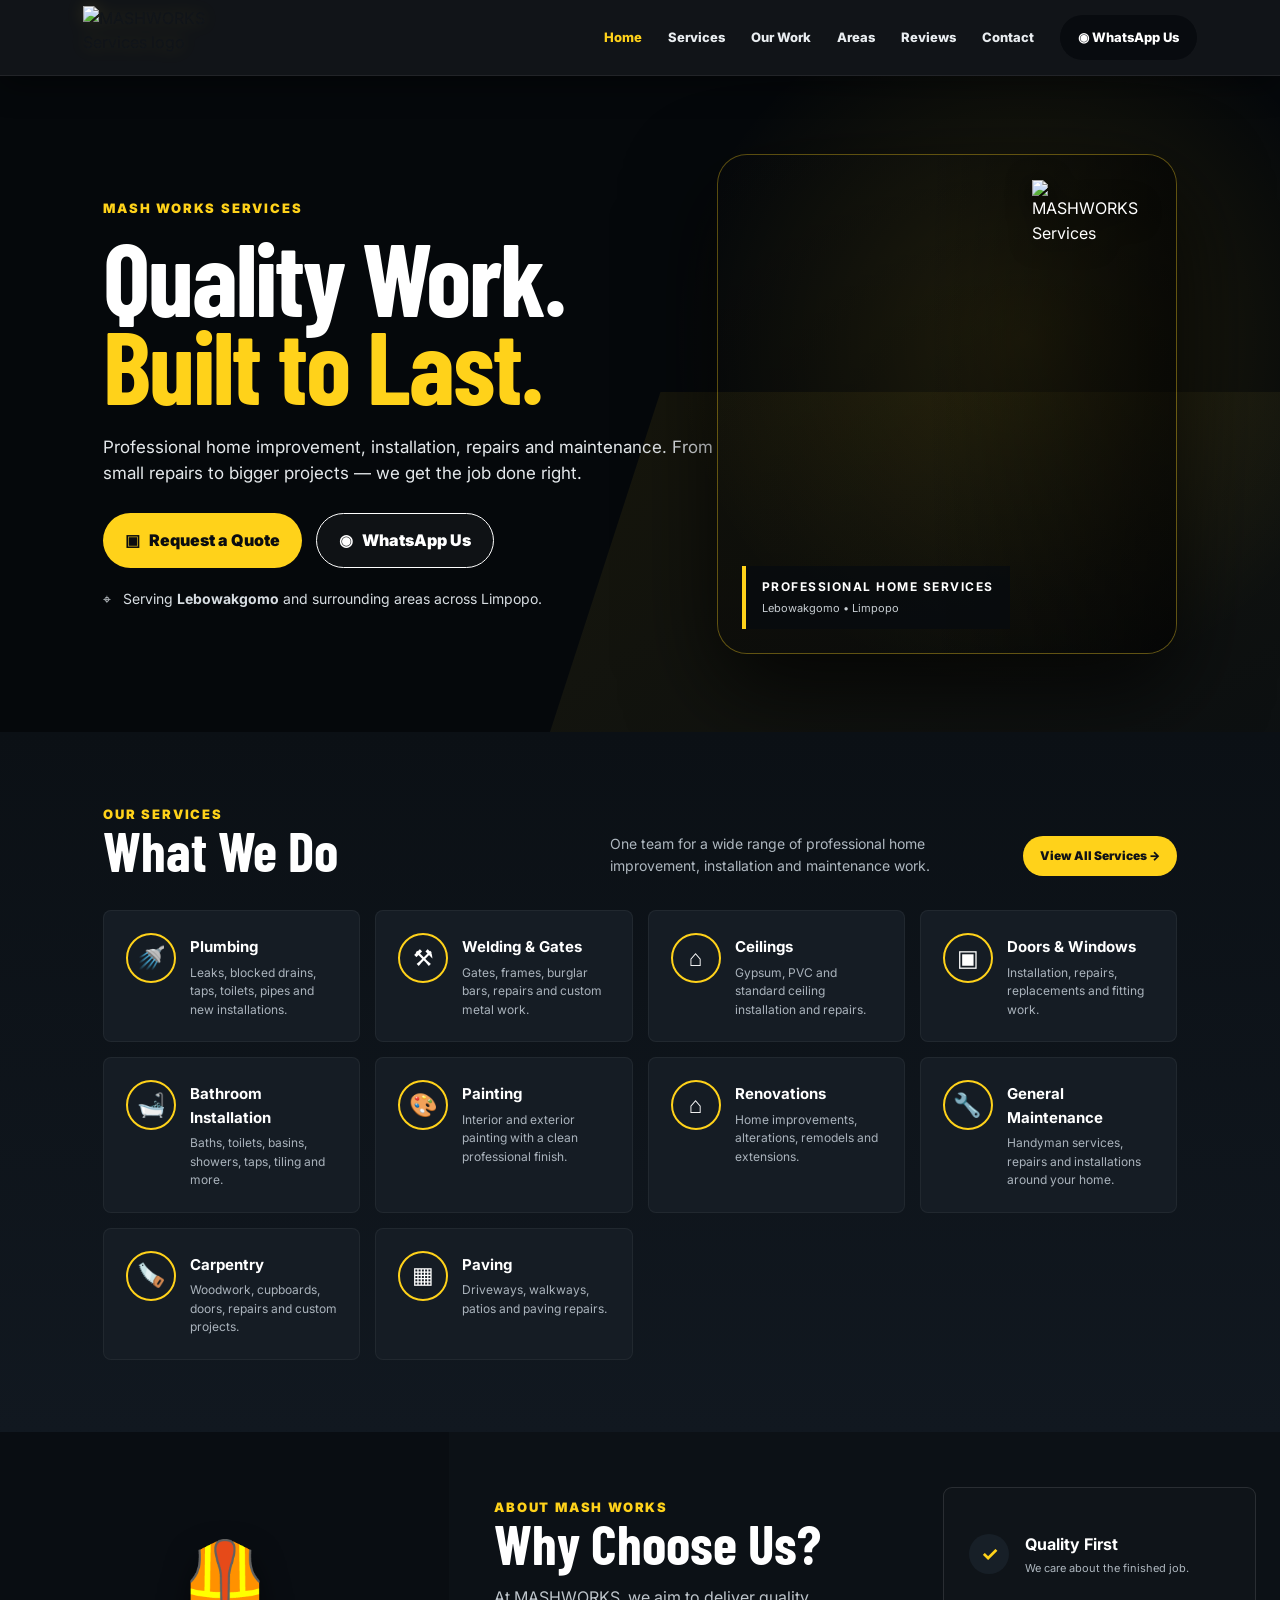
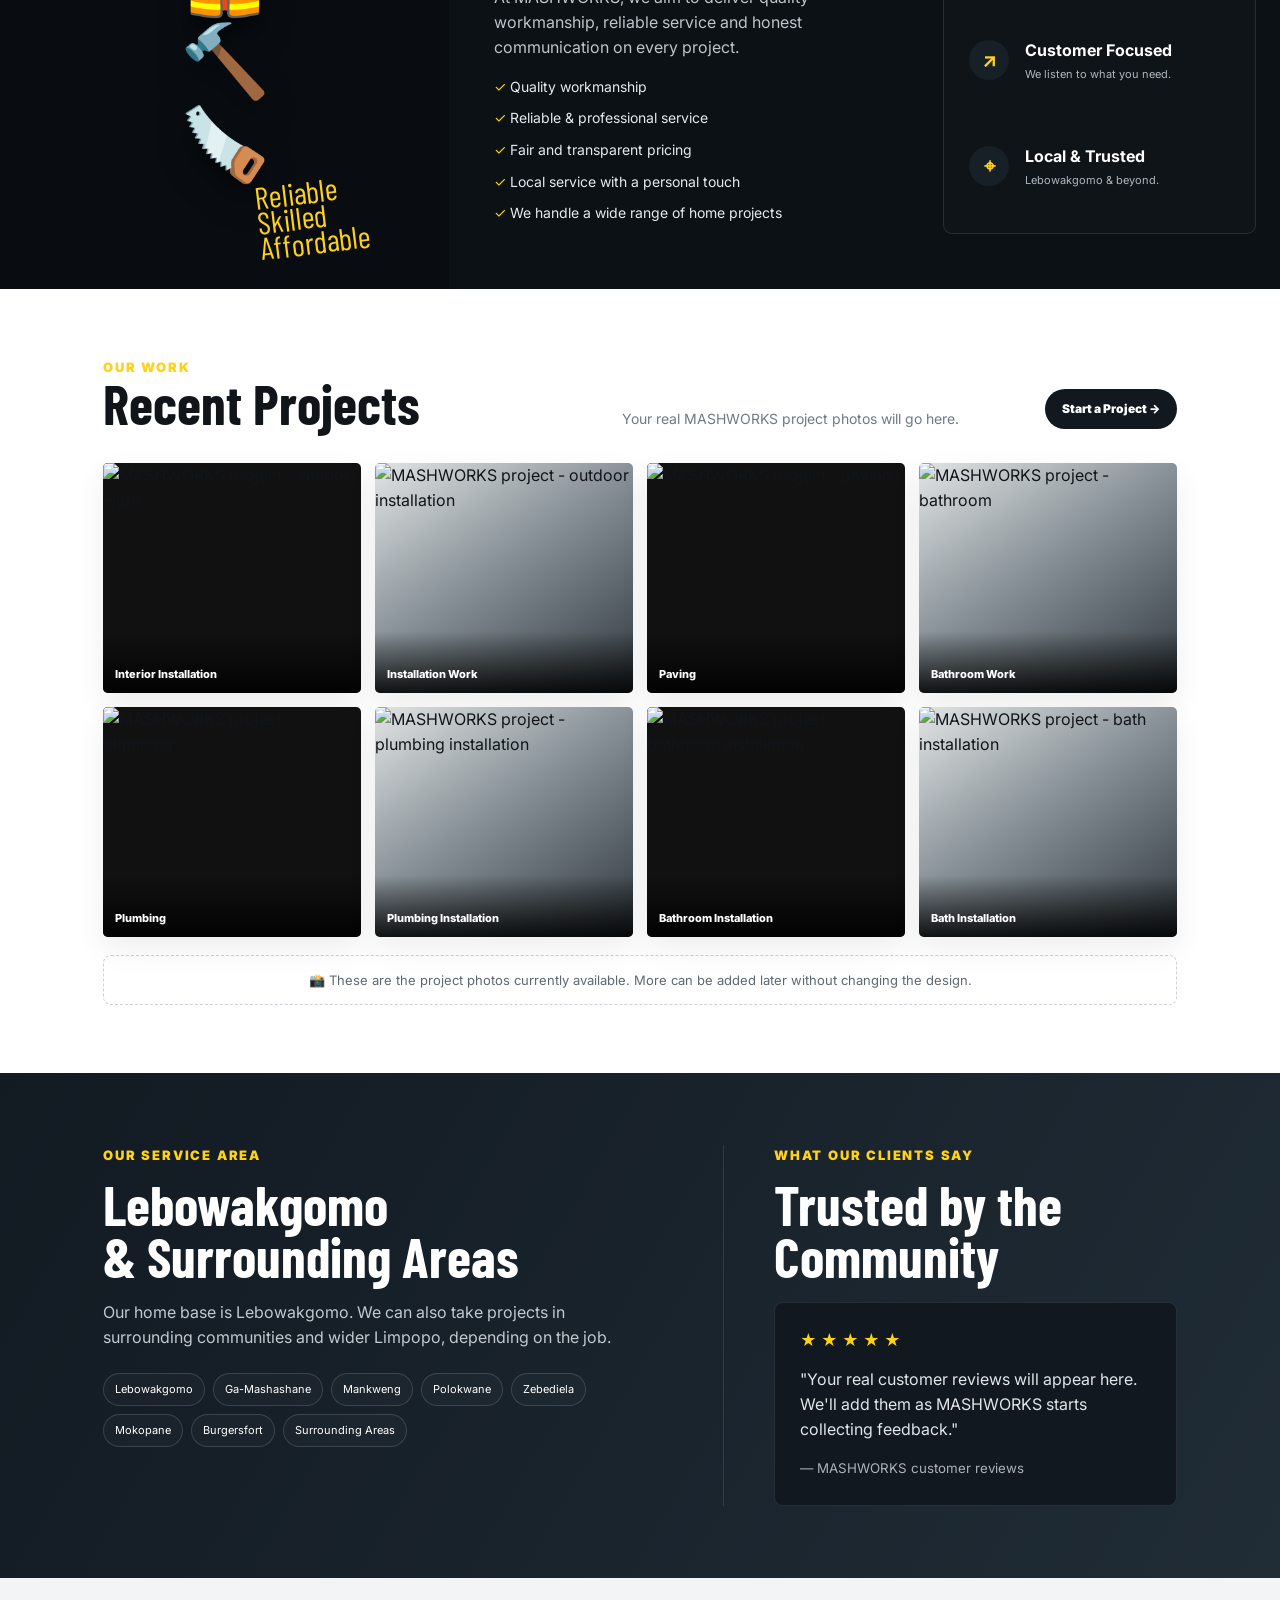
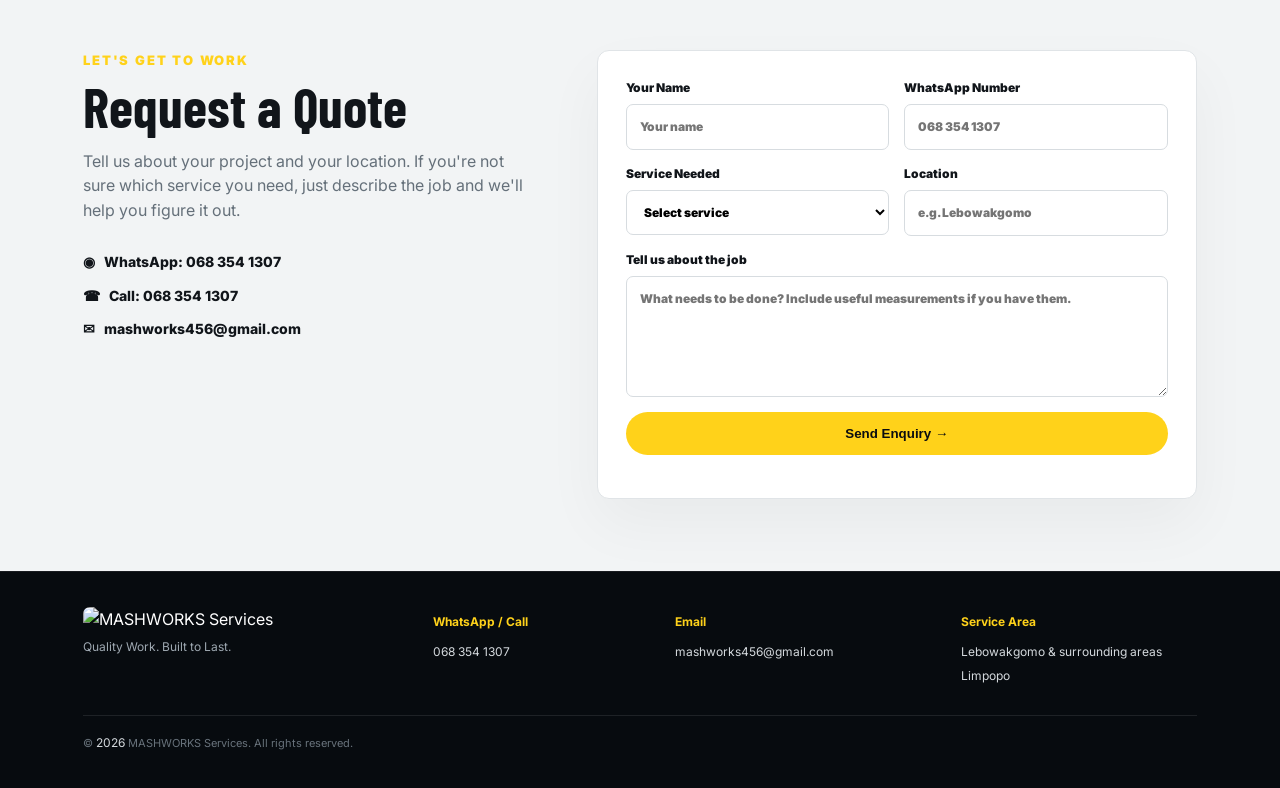
==== index.html @ 98909627 "Update the displayed email address to the new MASHWORKS contact email" ====
<!doctype html>
<html lang="en">
<head>
  <meta charset="utf-8">
  <meta name="viewport" content="width=device-width,initial-scale=1">
  <meta name="description" content="MASHWORKS Services — home repairs, installations, renovations and maintenance in Lebowakgomo and surrounding areas.">
  <title>MASHWORKS Services | Quality Work. Built to Last.</title>
  <link rel="preconnect" href="https://fonts.googleapis.com">
  <link rel="preconnect" href="https://fonts.gstatic.com" crossorigin>
  <link href="https://fonts.googleapis.com/css2?family=Barlow+Condensed:wght@600;700;800&family=Inter:wght@400;500;600;700;800&display=swap" rel="stylesheet">
  <link rel="stylesheet" href="styles.css">
</head>
<body>
<header class="site-header">
  <a class="logo-wrap" href="#home" aria-label="MASHWORKS home">
    <img src="assets/mashworks-logo-gold.png" alt="MASHWORKS Services logo">
  </a>
  <button class="menu-btn" id="menuBtn" aria-label="Open navigation">☰</button>
  <nav id="nav">
    <a class="active" href="#home">Home</a>
    <a href="#services">Services</a>
    <a href="#work">Our Work</a>
    <a href="#areas">Areas</a>
    <a href="#reviews">Reviews</a>
    <a href="#contact">Contact</a>
  </nav>
  <a class="nav-wa" href="https://wa.me/27683541307?text=Hi%20MASHWORKS%2C%20I%27d%20like%20a%20quote." target="_blank" rel="noopener">◉ WhatsApp Us</a>
</header>

<main>
<section id="home" class="hero">
  <div class="hero-bg"></div>
  <div class="hero-grid">
    <div class="hero-copy">
      <div class="kicker">MASH WORKS SERVICES</div>
      <h1>Quality Work.<br><span>Built to Last.</span></h1>
      <p>Professional home improvement, installation, repairs and maintenance. From small repairs to bigger projects — we get the job done right.</p>
      <div class="hero-actions">
        <a class="btn yellow" href="#quote">▣ &nbsp; Request a Quote</a>
        <a class="btn outline" href="https://wa.me/27683541307?text=Hi%20MASHWORKS%2C%20I%27d%20like%20to%20ask%20about%20your%20services." target="_blank" rel="noopener">◉ &nbsp; WhatsApp Us</a>
      </div>
      <div class="served">⌖ &nbsp; Serving <b>Lebowakgomo</b> and surrounding areas across Limpopo.</div>
    </div>
    <div class="hero-art">
      <div class="worker-card">
        <div class="worker-overlay"></div>
        <div class="hero-badge"><img src="assets/mashworks-logo-gold.png" alt="MASHWORKS Services"></div>
        <div class="hero-caption"><strong>PROFESSIONAL HOME SERVICES</strong><span>Lebowakgomo • Limpopo</span></div>
      </div>
    </div>
  </div>
</section>

<section id="services" class="dark-section services-section">
  <div class="container">
    <div class="section-top">
      <div><div class="kicker">OUR SERVICES</div><h2>What We Do</h2></div>
      <p>One team for a wide range of professional home improvement, installation and maintenance work.</p>
      <a class="pill-link" href="#quote">View All Services →</a>
    </div>
    <div class="service-grid">
      <article class="service-card"><div class="icon">🚿</div><div><h3>Plumbing</h3><p>Leaks, blocked drains, taps, toilets, pipes and new installations.</p></div></article>
      <article class="service-card"><div class="icon">⚒</div><div><h3>Welding & Gates</h3><p>Gates, frames, burglar bars, repairs and custom metal work.</p></div></article>
      <article class="service-card"><div class="icon">⌂</div><div><h3>Ceilings</h3><p>Gypsum, PVC and standard ceiling installation and repairs.</p></div></article>
      <article class="service-card"><div class="icon">▣</div><div><h3>Doors & Windows</h3><p>Installation, repairs, replacements and fitting work.</p></div></article>
      <article class="service-card"><div class="icon">🛁</div><div><h3>Bathroom Installation</h3><p>Baths, toilets, basins, showers, taps, tiling and more.</p></div></article>
      <article class="service-card"><div class="icon">🎨</div><div><h3>Painting</h3><p>Interior and exterior painting with a clean professional finish.</p></div></article>
      <article class="service-card"><div class="icon">⌂</div><div><h3>Renovations</h3><p>Home improvements, alterations, remodels and extensions.</p></div></article>
      <article class="service-card"><div class="icon">🔧</div><div><h3>General Maintenance</h3><p>Handyman services, repairs and installations around your home.</p></div></article>
      <article class="service-card"><div class="icon">🪚</div><div><h3>Carpentry</h3><p>Woodwork, cupboards, doors, repairs and custom projects.</p></div></article>
      <article class="service-card"><div class="icon">▦</div><div><h3>Paving</h3><p>Driveways, walkways, patios and paving repairs.</p></div></article>
    </div>
  </div>
</section>

<section class="why-section">
  <div class="why-photo"><div class="tool-stack">🦺<br>🔨<br>🪚</div><div class="yellow-note">Reliable<br>Skilled<br>Affordable</div></div>
  <div class="why-copy">
    <div class="kicker">ABOUT MASH WORKS</div>
    <h2>Why Choose Us?</h2>
    <p>At MASHWORKS, we aim to deliver quality workmanship, reliable service and honest communication on every project.</p>
    <ul>
      <li>✓ Quality workmanship</li>
      <li>✓ Reliable & professional service</li>
      <li>✓ Fair and transparent pricing</li>
      <li>✓ Local service with a personal touch</li>
      <li>✓ We handle a wide range of home projects</li>
    </ul>
  </div>
  <div class="trust-box">
    <div><b>✓</b><span><strong>Quality First</strong><small>We care about the finished job.</small></span></div>
    <div><b>↗</b><span><strong>Customer Focused</strong><small>We listen to what you need.</small></span></div>
    <div><b>⌖</b><span><strong>Local & Trusted</strong><small>Lebowakgomo & beyond.</small></span></div>
  </div>
</section>

<section id="work" class="work-section">
  <div class="container">
    <div class="section-top light">
      <div><div class="kicker">OUR WORK</div><h2>Recent Projects</h2></div>
      <p>Your real MASHWORKS project photos will go here.</p>
      <a class="pill-link dark-pill" href="#quote">Start a Project →</a>
    </div>
    <div class="gallery">
      <div class="gallery-card"><img src="assets/1000000997.jpg" alt="MASHWORKS project - interior work"><span>Interior Installation</span></div>
      <div class="gallery-card"><img src="assets/1000012164.jpg" alt="MASHWORKS project - outdoor installation"><span>Installation Work</span></div>
      <div class="gallery-card"><img src="assets/1000012577.jpg" alt="MASHWORKS project - paving"><span>Paving</span></div>
      <div class="gallery-card"><img src="assets/1000016065.jpg" alt="MASHWORKS project - bathroom"><span>Bathroom Work</span></div>
      <div class="gallery-card"><img src="assets/1000016899.jpg" alt="MASHWORKS project - plumbing"><span>Plumbing</span></div>
      <div class="gallery-card"><img src="assets/1000022931.jpg" alt="MASHWORKS project - plumbing installation"><span>Plumbing Installation</span></div>
      <div class="gallery-card"><img src="assets/1000022926.jpg" alt="MASHWORKS project - bathroom installation"><span>Bathroom Installation</span></div>
      <div class="gallery-card"><img src="assets/1000022927.jpg" alt="MASHWORKS project - bath installation"><span>Bath Installation</span></div>
    </div>
    <div class="photo-note">📸 These are the project photos currently available. More can be added later without changing the design.</div>
  </div>
</section>

<section id="areas" class="areas-section">
  <div class="container areas-grid">
    <div>
      <div class="kicker">OUR SERVICE AREA</div>
      <h2>Lebowakgomo<br>& Surrounding Areas</h2>
      <p>Our home base is Lebowakgomo. We can also take projects in surrounding communities and wider Limpopo, depending on the job.</p>
      <div class="area-tags">
        <span>Lebowakgomo</span><span>Ga-Mashashane</span><span>Mankweng</span><span>Polokwane</span><span>Zebediela</span><span>Mokopane</span><span>Burgersfort</span><span>Surrounding Areas</span>
      </div>
    </div>
    <div class="review-panel" id="reviews">
      <div class="kicker">WHAT OUR CLIENTS SAY</div>
      <h2>Trusted by the Community</h2>
      <div class="review-card">
        <div class="stars">★★★★★</div>
        <p>"Your real customer reviews will appear here. We'll add them as MASHWORKS starts collecting feedback."</p>
        <small>— MASHWORKS customer reviews</small>
      </div>
    </div>
  </div>
</section>

<section id="quote" class="quote-section">
  <div class="quote-left">
    <div class="kicker">LET'S GET TO WORK</div>
    <h2>Request a Quote</h2>
    <p>Tell us about your project and your location. If you're not sure which service you need, just describe the job and we'll help you figure it out.</p>
    <div class="quick-contact">
      <a href="https://wa.me/27683541307?text=Hi%20MASHWORKS%2C%20I%27d%20like%20a%20quote." target="_blank" rel="noopener">◉ &nbsp; WhatsApp: 068 354 1307</a>
      <a href="tel:+27683541307">☎ &nbsp; Call: 068 354 1307</a>
      <a href="mailto:mashworks456@gmail.com">✉ &nbsp; mashworks456@gmail.com</a>
    </div>
  </div>
  <form id="quoteForm" class="quote-form">
    <label>Your Name<input name="name" required placeholder="Your name"></label>
    <label>WhatsApp Number<input name="phone" required type="tel" placeholder="068 354 1307"></label>
    <label>Service Needed<select name="service" required><option value="">Select service</option><option>Plumbing</option><option>Welding & Gates</option><option>Carpentry</option><option>Ceilings</option><option>Doors & Windows</option><option>Bathroom Installation</option><option>Painting</option><option>Renovations</option><option>General Maintenance</option><option>Paving</option></select></label>
    <label>Location<input name="location" required placeholder="e.g. Lebowakgomo"></label>
    <label class="full">Tell us about the job<textarea name="description" rows="5" placeholder="What needs to be done? Include useful measurements if you have them."></textarea></label>
    <button class="btn yellow full" type="submit">Send Enquiry →</button>
    <p id="formMessage" class="form-message full"></p>
  </form>
</section>
</main>

<footer id="contact" class="footer">
  <div class="footer-brand"><img src="assets/mashworks-logo-gold.png" alt="MASHWORKS Services"><p>Quality Work. Built to Last.</p></div>
  <div><b>WhatsApp / Call</b><a href="tel:+27683541307">068 354 1307</a></div>
  <div><b>Email</b><a href="mailto:mashworks456@gmail.com">mashworks456@gmail.com</a></div>
  <div><b>Service Area</b><span>Lebowakgomo & surrounding areas<br>Limpopo</span></div>
  <div class="copyright">© <span id="year"></span> MASHWORKS Services. All rights reserved.</div>
</footer>

<script>
  document.getElementById("year").textContent = new Date().getFullYear();

  const nav = document.getElementById("nav");
  document.getElementById("menuBtn").addEventListener("click", () => nav.classList.toggle("open"));
  document.querySelectorAll("#nav a").forEach(a => a.addEventListener("click", () => nav.classList.remove("open")));

  const quoteForm = document.getElementById("quoteForm");
  const formMessage = document.getElementById("formMessage");
  const submitButton = quoteForm.querySelector('button[type="submit"]');

  quoteForm.addEventListener("submit", (e) => {
    e.preventDefault();

    const formData = Object.fromEntries(new FormData(quoteForm).entries());
    const requiredFields = ["name", "phone", "service", "location", "description"];

    const hasMissingField = requiredFields.some(field => !String(formData[field] || "").trim());
    if (hasMissingField) {
      formMessage.textContent = "Please fill in all quote details before sending.";
      formMessage.className = "form-message error";
      return;
    }

    const whatsappMessage = [
      "Hello MASHWORKS, I would like to request a quote.",
      "",
      "Quote Request Details",
      "Name: " + formData.name,
      "Phone: " + formData.phone,
      "Service: " + formData.service,
      "Location: " + formData.location,
      "Project Details: " + formData.description
    ].join("\n");

    const whatsappURL = `https://wa.me/27683541307?text=${encodeURIComponent(whatsappMessage)}`;

    formMessage.textContent = "Opening WhatsApp with your quote...";
    formMessage.className = "form-message success";
    submitButton.disabled = true;
    submitButton.textContent = "Opening WhatsApp...";

    setTimeout(() => {
      window.open(whatsappURL, "_blank", "noopener");
      quoteForm.reset();
      submitButton.disabled = false;
      submitButton.textContent = "Send Enquiry →";
      formMessage.textContent = "Your quote request is ready in WhatsApp. Please send it to complete your enquiry.";
    }, 500);
  });
</script>
</body>
</html>
---- styles.css ----
*{box-sizing:border-box;margin:0;padding:0}
:root{--y:#ffd21a;--black:#080b0f;--dark:#111820;--dark2:#171f28;--ink:#11151a;--muted:#6d7680;--line:#dfe3e7}
html{scroll-behavior:smooth}
body{font-family:Inter,Arial,sans-serif;color:var(--ink);line-height:1.55;background:#fff}
a{text-decoration:none;color:inherit}
.site-header{height:76px;display:flex;align-items:center;padding:6px 6.5%;gap:26px;background:#fff;position:sticky;top:0;z-index:50;box-shadow:0 2px 20px #00000012}
.logo-wrap{width:135px;height:64px;display:flex;align-items:center}.logo-wrap img{width:100%;height:100%;object-fit:contain}
#nav{display:flex;gap:26px;margin-left:auto;align-items:center}#nav a{font-size:13px;font-weight:800}#nav a.active,#nav a:hover{color:#c19a00}
.nav-wa{background:#080b0f;color:#fff;border-radius:999px;padding:12px 18px;font-size:13px;font-weight:800}
.menu-btn{display:none;background:none;border:0;font-size:28px}
.hero{min-height:610px;color:#fff;position:relative;overflow:hidden;background:radial-gradient(circle at 80% 15%,#344653 0,#18232d 32%,#080b0f 72%)}
.hero:after{content:"";position:absolute;inset:auto -10% -180px 45%;height:520px;background:linear-gradient(145deg,#263944,#0b1015);transform:skewX(-18deg);opacity:.75}
.hero-grid{position:relative;z-index:2;max-width:1240px;margin:auto;min-height:610px;padding:78px 6.5%;display:grid;grid-template-columns:1.15fr .85fr;align-items:center}
.hero-copy{max-width:690px}.kicker{color:var(--y);font-weight:900;letter-spacing:1.8px;font-size:13px;text-transform:uppercase}
.hero h1{font-family:"Barlow Condensed",Impact,sans-serif;font-size:clamp(64px,8vw,104px);line-height:.86;letter-spacing:-2px;margin:14px 0 25px;text-transform:none}
.hero h1 span{color:var(--y)}.hero p{font-size:17px;color:#e4e8eb;max-width:650px}
.hero-actions{display:flex;gap:14px;margin:27px 0 20px;flex-wrap:wrap}
.btn{border:0;border-radius:999px;padding:14px 22px;font-weight:900;display:inline-flex;justify-content:center;align-items:center;cursor:pointer}
.yellow{background:var(--y);color:#0b0d10}.outline{border:1px solid #fff;color:#fff;background:#ffffff0a}
.served{font-size:14px;color:#d7dde2}.hero-art{height:440px;display:flex;align-items:center;justify-content:center}
.worker-card{width:430px;height:440px;position:relative;display:flex;align-items:center;justify-content:center;background:linear-gradient(145deg,#17212a,#0c1116);border-radius:30px;border:1px solid #ffffff1f;box-shadow:0 35px 70px #0008;overflow:hidden}
.worker-card:before{content:"";position:absolute;inset:0;background:radial-gradient(circle at 60% 35%,#687b86 0,#29363f 25%,transparent 55%);opacity:.7}
.worker-placeholder{position:relative;z-index:2;width:230px;height:300px;border-radius:115px 115px 28px 28px;background:linear-gradient(#1e252b 0 20%,#0c1014 20%);display:flex;align-items:center;justify-content:center;text-align:center;font-family:"Barlow Condensed";font-size:34px;letter-spacing:2px;color:#fff;box-shadow:0 30px 50px #0009}.worker-placeholder span{color:var(--y)}
.scribble{position:absolute;right:18px;bottom:30px;color:var(--y);font-family:"Barlow Condensed";font-size:28px;line-height:.9;transform:rotate(-6deg);z-index:3}
.dark-section{background:var(--dark);color:#fff}.container{max-width:1240px;margin:auto;padding-left:6.5%;padding-right:6.5%}
.services-section{padding:72px 0}.section-top{display:grid;grid-template-columns:1fr .8fr auto;gap:35px;align-items:end;margin-bottom:34px}.section-top h2,.why-copy h2,.areas-section h2,.quote-left h2{font-family:"Barlow Condensed";font-size:55px;line-height:.95}.section-top>p{color:#aeb7bf;font-size:14px}.pill-link{background:var(--y);color:#101216;border-radius:999px;padding:11px 17px;font-size:12px;font-weight:900;white-space:nowrap}
.service-grid{display:grid;grid-template-columns:repeat(4,1fr);gap:15px}.service-card{background:#151c24;border:1px solid #ffffff0d;border-radius:8px;padding:22px;min-height:125px;display:flex;gap:14px}.service-card .icon{width:50px;height:50px;min-width:50px;border:2px solid var(--y);border-radius:50%;display:flex;align-items:center;justify-content:center;font-size:23px}.service-card h3{font-size:15px;margin:2px 0 5px}.service-card p{font-size:12px;color:#aab3bc}
.why-section{background:#0c1116;color:#fff;display:grid;grid-template-columns:1fr 1.1fr .75fr;min-height:390px}.why-photo{min-height:390px;background:radial-gradient(circle at 50% 50%,#47535b,#1c262e 40%,#0d1217 72%);display:flex;align-items:center;justify-content:center;position:relative}.tool-stack{font-size:72px;line-height:1.15;filter:drop-shadow(0 15px 15px #0009)}.yellow-note{position:absolute;right:18%;bottom:35px;color:var(--y);font-family:"Barlow Condensed";font-size:31px;line-height:.82;transform:rotate(-7deg)}
.why-copy{padding:65px 45px}.why-copy p{color:#bdc4ca;max-width:540px;margin:16px 0}.why-copy ul{list-style:none;display:grid;gap:10px;color:#e7eaed;font-size:14px}.why-copy li:first-letter{color:var(--y)}
.trust-box{margin:55px 7% 55px 0;border:1px solid #ffffff1c;border-radius:9px;padding:25px;display:grid;gap:23px;background:#ffffff04}.trust-box>div{display:flex;gap:16px;align-items:center}.trust-box b{width:40px;height:40px;border-radius:50%;background:#171f27;color:var(--y);display:flex;align-items:center;justify-content:center;font-size:20px}.trust-box strong,.trust-box small{display:block}.trust-box small{color:#aeb7bf;font-size:11px;margin-top:3px}
.work-section{padding:68px 0;background:#fff}.section-top.light>p{color:#707983}.dark-pill{background:#111820;color:#fff}.gallery{display:grid;grid-template-columns:repeat(6,1fr);gap:10px}.gallery-card{height:170px;border-radius:5px;overflow:hidden;position:relative;background:linear-gradient(145deg,#c3c8ca,#707a80 45%,#20272c);display:flex;align-items:center;justify-content:center}.gallery-card:nth-child(2n){background:linear-gradient(145deg,#e2e4e4,#879197 45%,#30383e)}.gallery-icon{font-size:48px;filter:drop-shadow(0 8px 8px #0007)}.gallery-card span{position:absolute;bottom:0;left:0;right:0;padding:7px 10px;background:#000b;color:#fff;font-size:11px;font-weight:800}.photo-note{margin-top:18px;border:1px dashed #cbd1d6;padding:14px;border-radius:8px;color:#5f6870;text-align:center;font-size:13px}
.areas-section{background:linear-gradient(120deg,#121a22,#202c36);color:#fff;padding:72px 0}.areas-grid{display:grid;grid-template-columns:1.1fr .9fr;gap:65px}.areas-section h2{margin:12px 0 18px}.areas-section p{color:#c1c9cf;max-width:680px}.area-tags{display:flex;gap:8px;flex-wrap:wrap;margin-top:23px}.area-tags span{border:1px solid #ffffff25;border-radius:999px;padding:7px 11px;font-size:11px;background:#ffffff06}.review-panel{border-left:1px solid #ffffff1b;padding-left:50px}.review-card{margin-top:20px;background:#111820;border:1px solid #ffffff18;border-radius:9px;padding:25px}.stars{color:var(--y);letter-spacing:4px}.review-card p{color:#e1e5e8;margin:14px 0}.review-card small{color:#aab2ba}
.quote-section{background:#f2f4f5;padding:72px 6.5%;display:grid;grid-template-columns:.85fr 1.15fr;gap:70px}.quote-left{max-width:550px}.quote-left h2{margin:10px 0 16px}.quote-left>p{color:#65707a}.quick-contact{display:grid;gap:12px;margin-top:28px;font-weight:800;font-size:14px}.quick-contact a:hover{color:#9d7e00}.quote-form{background:#fff;border:1px solid #e0e4e7;border-radius:12px;padding:28px;display:grid;grid-template-columns:1fr 1fr;gap:15px;box-shadow:0 25px 60px #0000000b}.quote-form label{font-size:12px;font-weight:900}.quote-form input,.quote-form select,.quote-form textarea{display:block;width:100%;border:1px solid #d7dce0;border-radius:7px;margin-top:6px;padding:13px;font:inherit;background:#fff}.full{grid-column:1/-1}.form-message{font-size:13px;font-weight:800}.success{color:#13763c}.error{color:#b22121}
.footer{background:#070b0f;color:#fff;padding:35px 6.5%;display:grid;grid-template-columns:1.5fr 1fr 1.2fr 1.1fr;gap:28px}.footer-brand img{width:145px;height:75px;object-fit:contain;background:#fff;border-radius:7px}.footer-brand p{color:#9ea8b1;font-size:12px;margin-top:6px}.footer b{display:block;color:var(--y);font-size:12px;margin:6px 0}.footer a,.footer span{color:#d4d9dd;font-size:12px}.copyright{grid-column:1/-1;border-top:1px solid #ffffff18;padding-top:18px;color:#68727b;font-size:11px}
@media(max-width:1000px){#nav{display:none;position:absolute;top:76px;left:0;right:0;background:#fff;padding:22px 6%;flex-direction:column;align-items:flex-start;box-shadow:0 18px 35px #0002}.site-header{padding:6px 5%}.menu-btn{display:block;margin-left:auto}#nav.open{display:flex}.nav-wa{display:none}.hero-grid{grid-template-columns:1fr}.hero-art{display:none}.service-grid{grid-template-columns:repeat(2,1fr)}.why-section{grid-template-columns:1fr}.why-photo{min-height:300px}.trust-box{margin:0 6% 50px}.areas-grid,.quote-section{grid-template-columns:1fr}.review-panel{border-left:0;border-top:1px solid #ffffff1b;padding:35px 0 0}.gallery{grid-template-columns:repeat(3,1fr)}.footer{grid-template-columns:1fr 1fr}}
@media(max-width:560px){.hero-grid{padding-top:55px;padding-bottom:55px}.hero h1{font-size:65px}.section-top{display:block}.section-top>p{margin:15px 0}.service-grid{grid-template-columns:1fr}.gallery{grid-template-columns:repeat(2,1fr)}.quote-form{grid-template-columns:1fr}.full{grid-column:auto}.footer{grid-template-columns:1fr}.copyright{grid-column:auto}}
/* V3 visual upgrade */
.site-header{background:rgba(8,11,15,.96);border-bottom:1px solid #ffffff12;box-shadow:0 10px 30px #0006}
.logo-wrap{width:155px;height:64px}.logo-wrap img{object-fit:contain;filter:drop-shadow(0 0 8px #ffd21a22)}
#nav a{color:#e9edf0}#nav a.active,#nav a:hover{color:var(--y)}
.hero{background:#05080b}
.hero-bg{position:absolute;inset:0;background:linear-gradient(90deg,#05080bf2 0%,#05080bd9 38%,#05080b40 70%,#05080b88 100%),url('assets/mashworks-worker-bg.jpg') right center/cover no-repeat;opacity:.95}
.hero:before{content:"";position:absolute;inset:0;background:radial-gradient(circle at 80% 40%,#ffd21a20,transparent 32%);z-index:1}
.hero:after{background:linear-gradient(145deg,#ffd21a16,#0b1015);opacity:.8}
.hero-grid{z-index:3}
.hero-art{height:500px}.worker-card{width:460px;height:500px;background:url('assets/mashworks-worker-bg.jpg') center/cover;border:1px solid #ffd21a55;box-shadow:0 35px 90px #000b}
.worker-card:before{content:"";position:absolute;inset:0;background:linear-gradient(180deg,#00000015,#00000072)}
.worker-overlay{position:absolute;inset:0;background:linear-gradient(90deg,transparent 45%,#0008 100%)}
.hero-badge{position:absolute;top:25px;right:24px;width:120px;height:90px;display:flex;align-items:center;justify-content:center}.hero-badge img{width:100%;height:100%;object-fit:contain;filter:drop-shadow(0 4px 12px #000)}
.hero-caption{position:absolute;left:24px;bottom:24px;z-index:3;background:#080b0fd9;border-left:4px solid var(--y);padding:12px 16px;color:#fff;display:grid;gap:3px}.hero-caption strong{font-size:12px;letter-spacing:1.5px}.hero-caption span{font-size:11px;color:#c7cdd2}
.services-section{background:linear-gradient(180deg,#0b1015,#111820)}
.service-card{transition:transform .2s ease,border-color .2s ease,background .2s ease}.service-card:hover{transform:translateY(-5px);border-color:#ffd21a55;background:#19222b}
.why-photo{background:url('assets/mashworks-worker-bg.jpg') center/cover;position:relative}.why-photo:after{content:"";position:absolute;inset:0;background:#080b0f8a}.tool-stack,.yellow-note{z-index:2}
.gallery{grid-template-columns:repeat(4,1fr);gap:14px}.gallery-card{height:230px;background:#111;box-shadow:0 12px 30px #00000012}.gallery-card img{width:100%;height:100%;object-fit:cover;transition:transform .35s ease}.gallery-card:hover img{transform:scale(1.06)}.gallery-card span{z-index:2;background:linear-gradient(transparent,#000d);padding:35px 12px 10px}
.footer{border-top:1px solid #ffffff12}.footer-brand img{background:transparent}
@media(max-width:1000px){.hero-bg{background-position:62% center}.hero-art{display:flex;height:430px}.worker-card{height:430px;width:min(430px,90vw)}.gallery{grid-template-columns:repeat(2,1fr)}}
@media(max-width:560px){.logo-wrap{width:135px}.hero-grid{padding-top:42px}.hero h1{font-size:62px}.hero-art{height:360px}.worker-card{height:360px}.hero-badge{width:90px;height:70px;top:15px;right:15px}.hero-caption{left:15px;bottom:15px}.gallery{grid-template-columns:1fr 1fr}.gallery-card{height:180px}}
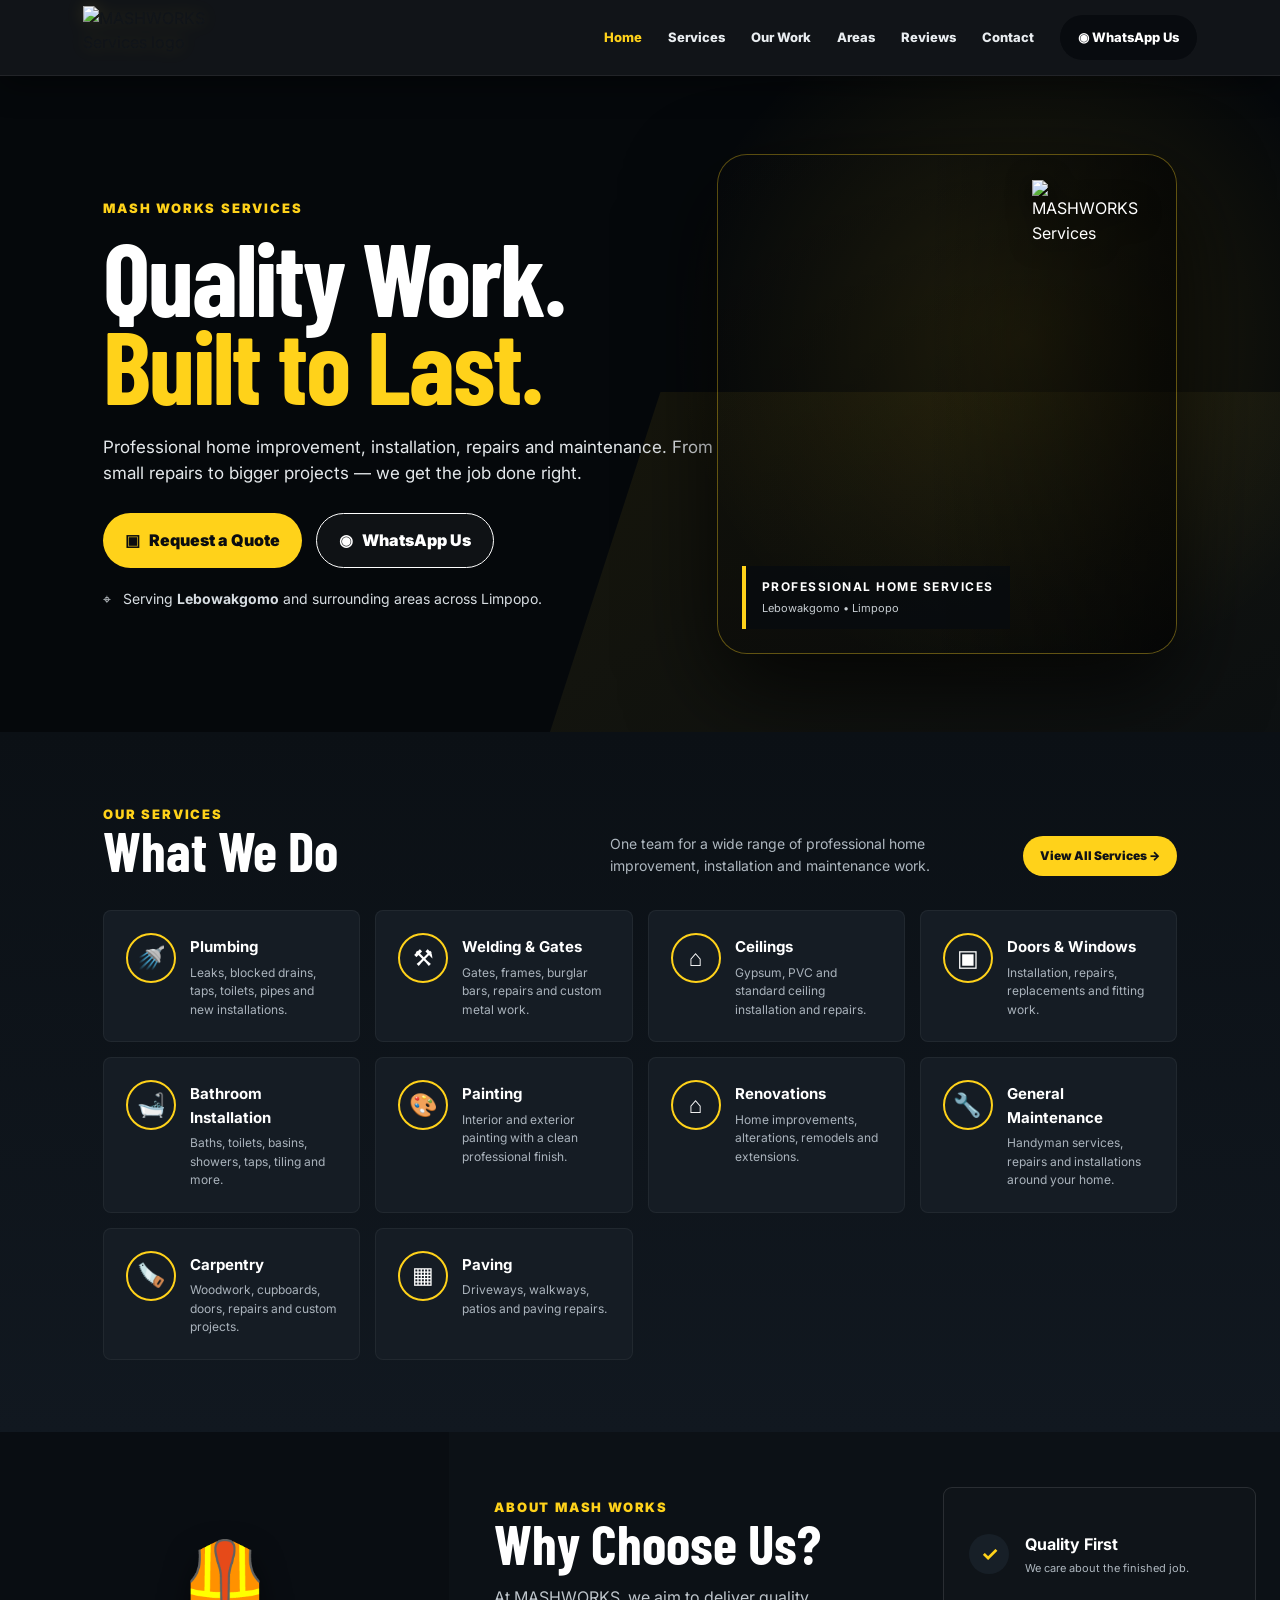
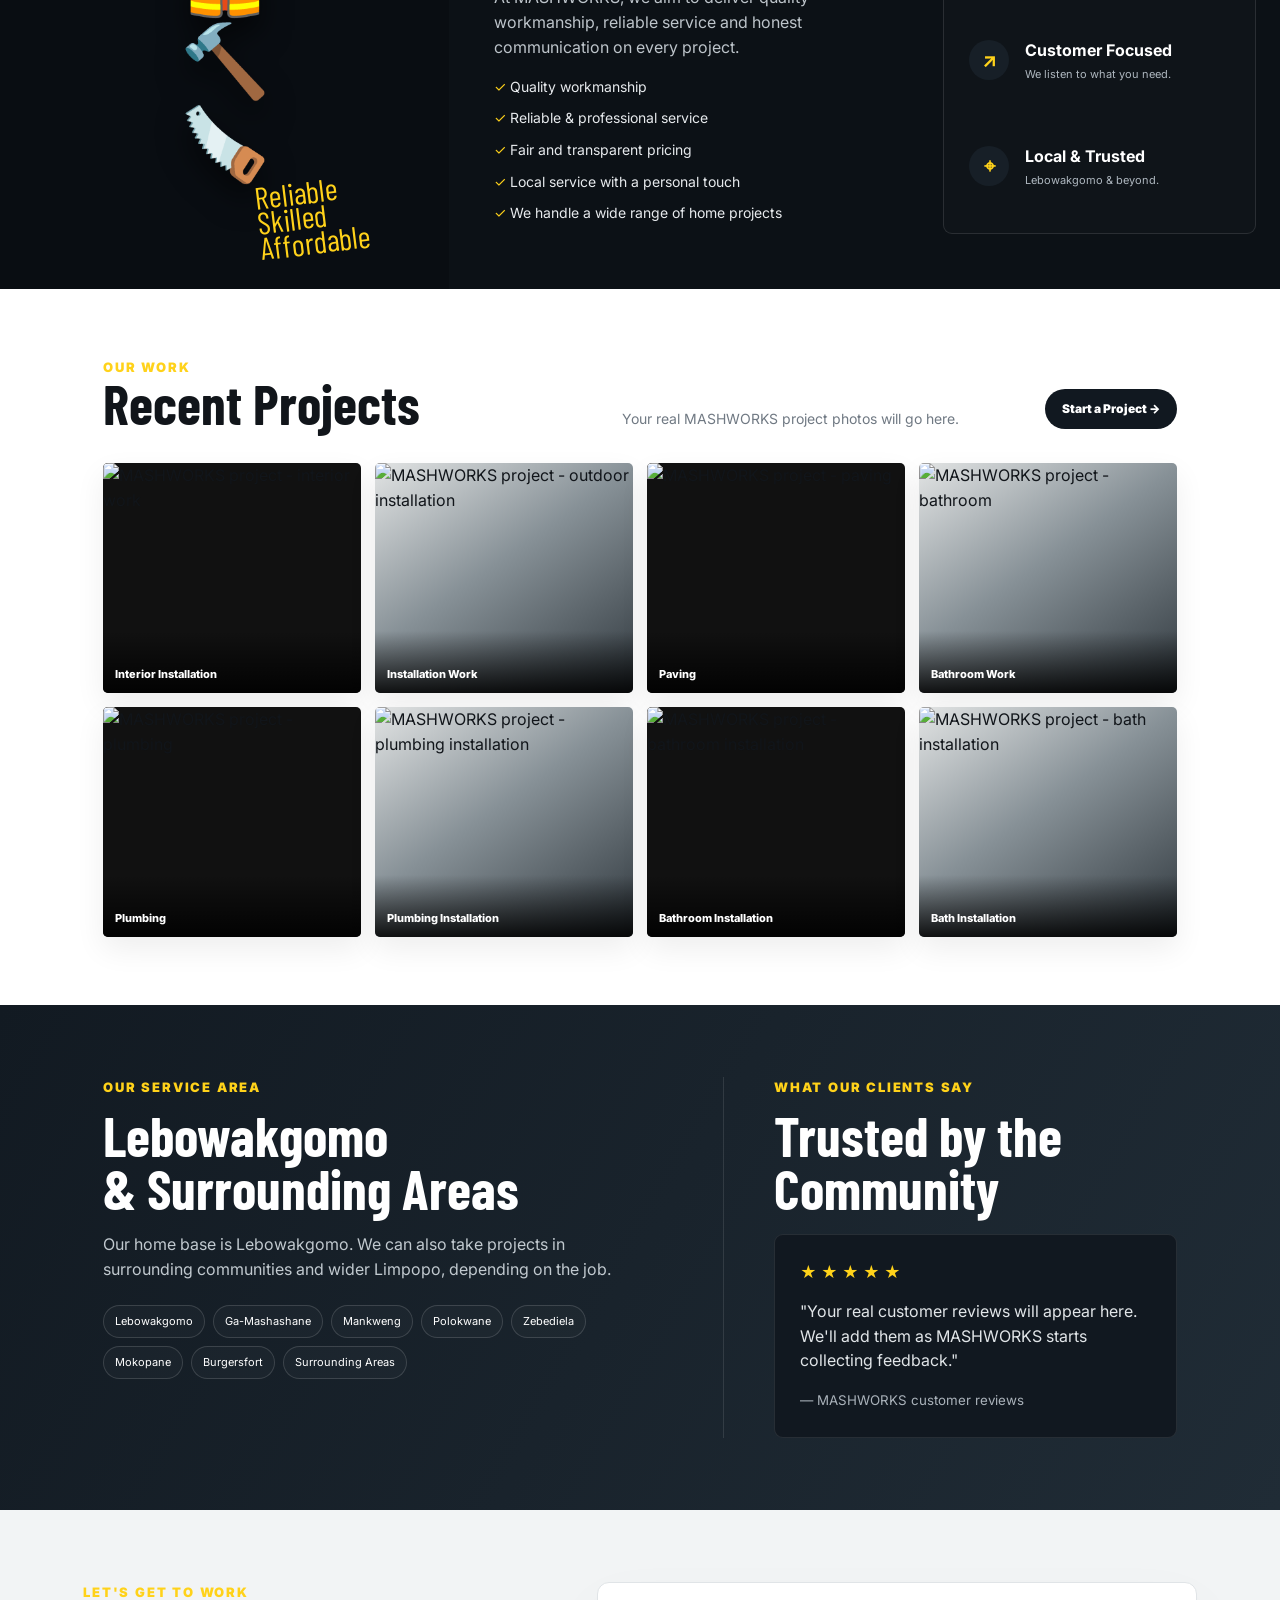
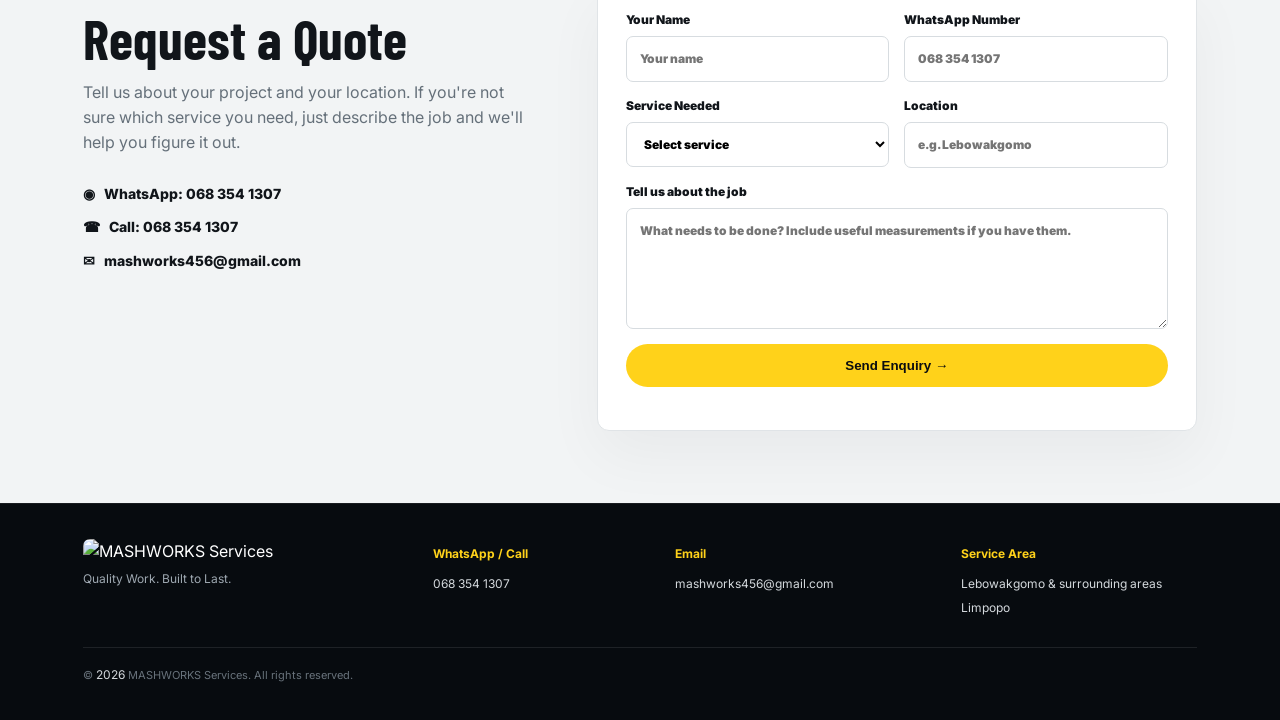
==== commit eb90643b: "Remove the gallery note under the project images" ====
--- a/index.html
+++ b/index.html
@@ -111,7 +111,6 @@
       <div class="gallery-card"><img src="assets/1000022926.jpg" alt="MASHWORKS project - bathroom installation"><span>Bathroom Installation</span></div>
       <div class="gallery-card"><img src="assets/1000022927.jpg" alt="MASHWORKS project - bath installation"><span>Bath Installation</span></div>
     </div>
-    <div class="photo-note">📸 These are the project photos currently available. More can be added later without changing the design.</div>
   </div>
 </section>
 
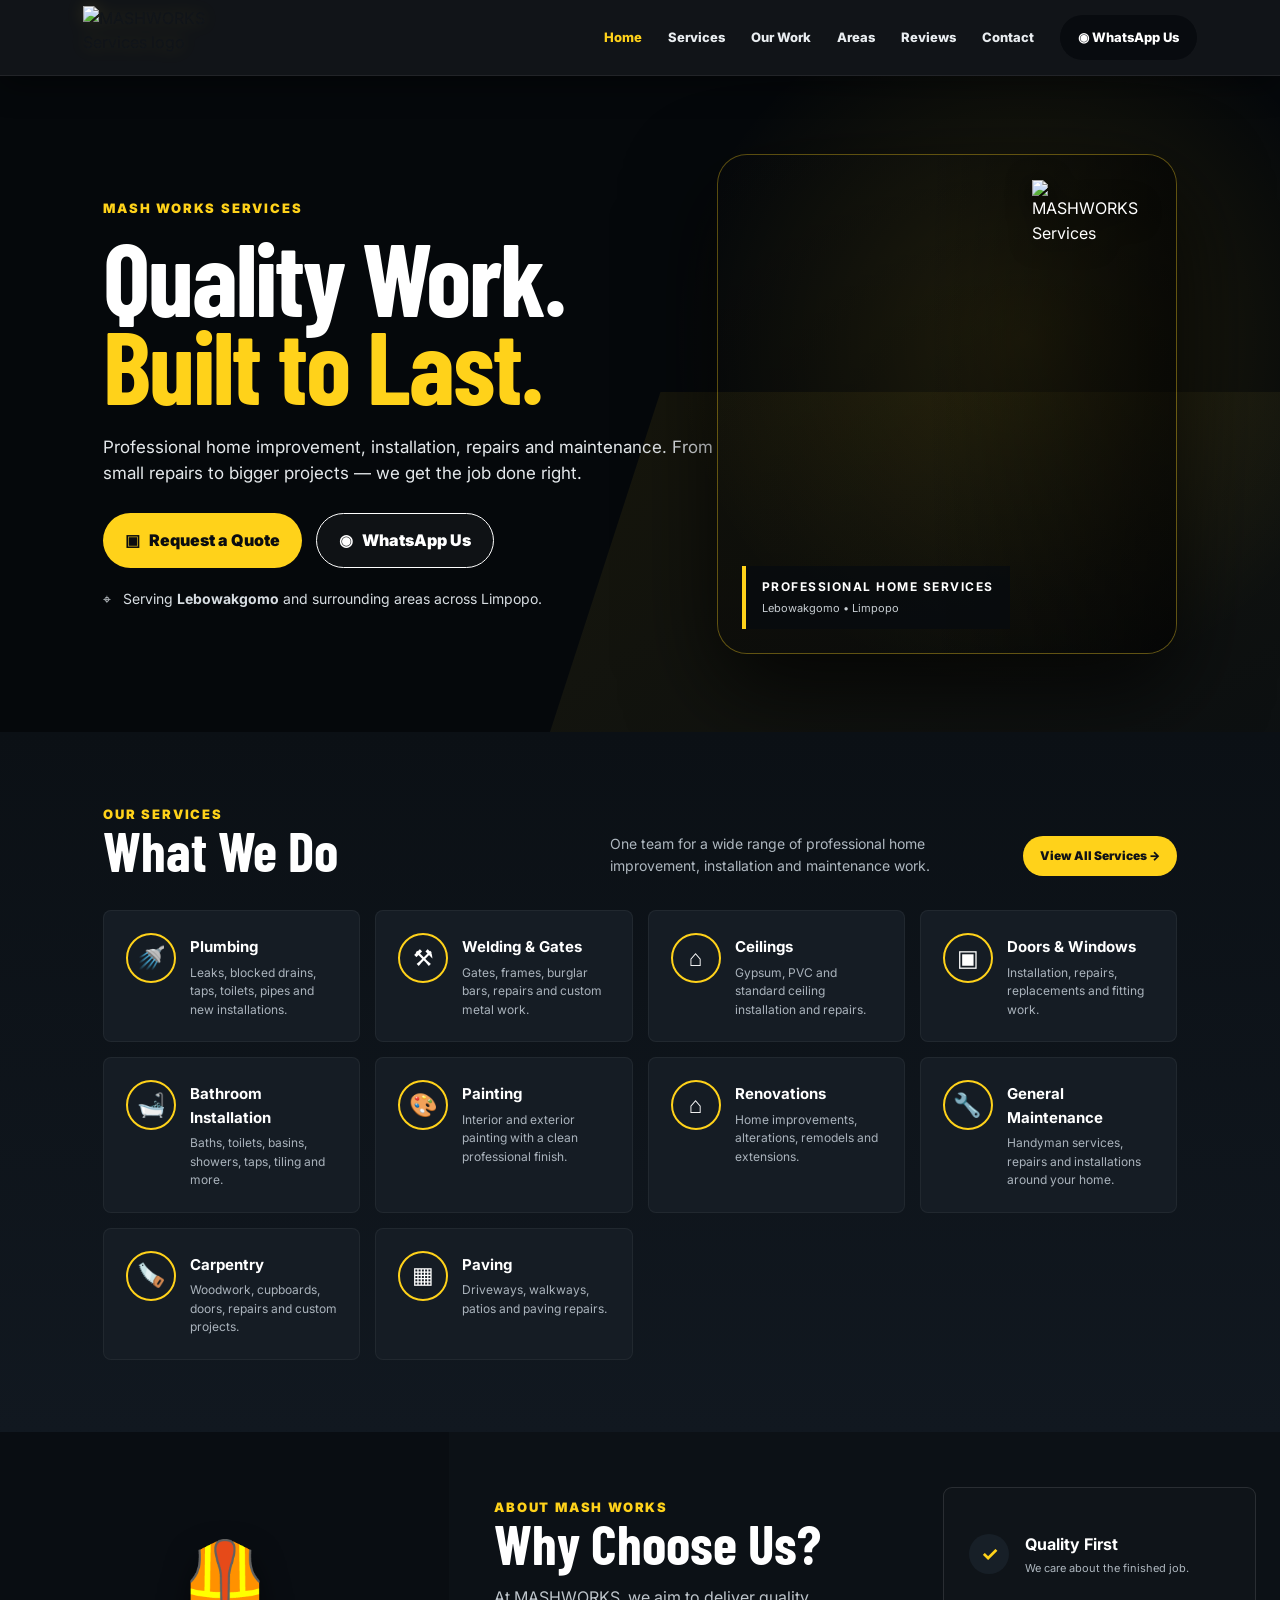
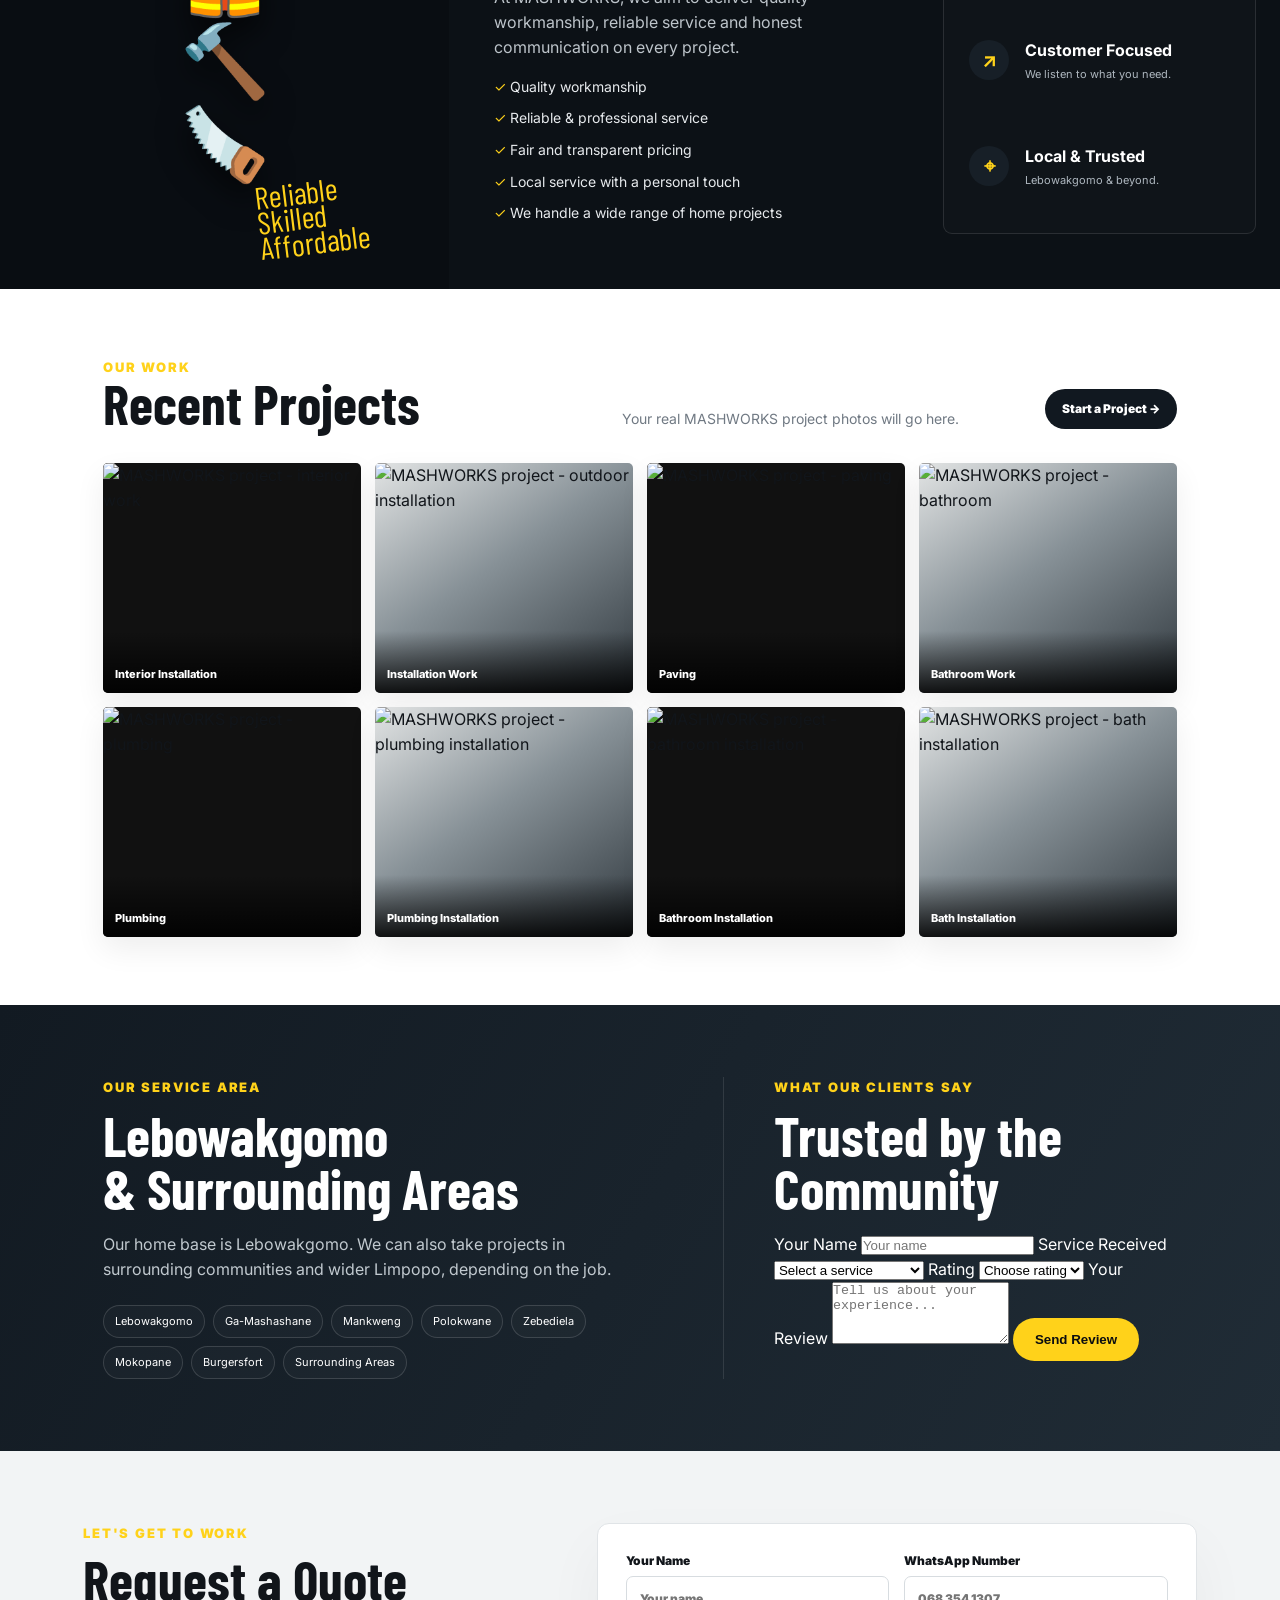
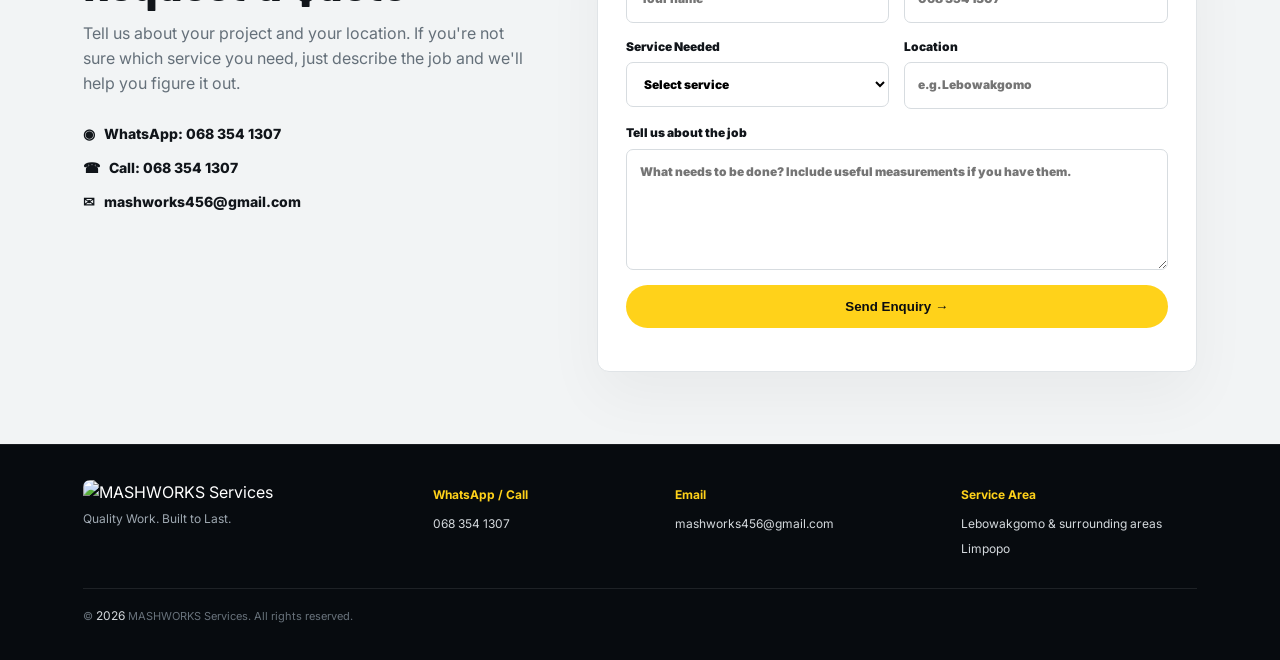
==== commit c68a6550: "Add a customer review form that sends reviews to the new MASHWORKS email address" ====
--- a/index.html
+++ b/index.html
@@ -127,11 +127,46 @@
     <div class="review-panel" id="reviews">
       <div class="kicker">WHAT OUR CLIENTS SAY</div>
       <h2>Trusted by the Community</h2>
-      <div class="review-card">
-        <div class="stars">★★★★★</div>
-        <p>"Your real customer reviews will appear here. We'll add them as MASHWORKS starts collecting feedback."</p>
-        <small>— MASHWORKS customer reviews</small>
-      </div>
+
+      <form id="reviewForm" class="review-form">
+        <label>
+          Your Name
+          <input name="reviewName" type="text" placeholder="Your name" required>
+        </label>
+        <label>
+          Service Received
+          <select name="reviewService" required>
+            <option value="">Select a service</option>
+            <option>Plumbing</option>
+            <option>Welding & Gates</option>
+            <option>Carpentry</option>
+            <option>Ceilings</option>
+            <option>Doors & Windows</option>
+            <option>Bathroom Installation</option>
+            <option>Painting</option>
+            <option>Renovations</option>
+            <option>General Maintenance</option>
+            <option>Paving</option>
+          </select>
+        </label>
+        <label>
+          Rating
+          <select name="reviewRating" required>
+            <option value="">Choose rating</option>
+            <option>5 Stars</option>
+            <option>4 Stars</option>
+            <option>3 Stars</option>
+            <option>2 Stars</option>
+            <option>1 Star</option>
+          </select>
+        </label>
+        <label>
+          Your Review
+          <textarea name="reviewText" rows="4" placeholder="Tell us about your experience..." required></textarea>
+        </label>
+        <button class="btn yellow full" type="submit">Send Review</button>
+        <p id="reviewMessage" class="form-message"></p>
+      </form>
     </div>
   </div>
 </section>
@@ -217,6 +252,43 @@
       formMessage.textContent = "Your quote request is ready in WhatsApp. Please send it to complete your enquiry.";
     }, 500);
   });
+
+  const reviewForm = document.getElementById("reviewForm");
+  const reviewMessage = document.getElementById("reviewMessage");
+
+  reviewForm.addEventListener("submit", (e) => {
+    e.preventDefault();
+
+    const reviewData = Object.fromEntries(new FormData(reviewForm).entries());
+    const name = String(reviewData.reviewName || "").trim();
+    const service = String(reviewData.reviewService || "").trim();
+    const rating = String(reviewData.reviewRating || "").trim();
+    const text = String(reviewData.reviewText || "").trim();
+
+    if (!name || !service || !rating || !text) {
+      reviewMessage.textContent = "Please complete all review fields before sending.";
+      reviewMessage.className = "form-message error";
+      return;
+    }
+
+    const emailSubject = encodeURIComponent(`MASHWORKS Customer Review - ${service}`);
+    const emailBody = encodeURIComponent(
+      `Customer Name: ${name}\n` +
+      `Service Received: ${service}\n` +
+      `Rating: ${rating}\n\n` +
+      `Review:\n${text}`
+    );
+
+    reviewMessage.textContent = "Opening your email app to send the review...";
+    reviewMessage.className = "form-message success";
+
+    window.location.href = `mailto:mashworks456@gmail.com?subject=${emailSubject}&body=${emailBody}`;
+
+    setTimeout(() => {
+      reviewForm.reset();
+      reviewMessage.textContent = "Your review is ready to send to mashworks456@gmail.com.";
+    }, 800);
+  });
 </script>
 </body>
 </html>
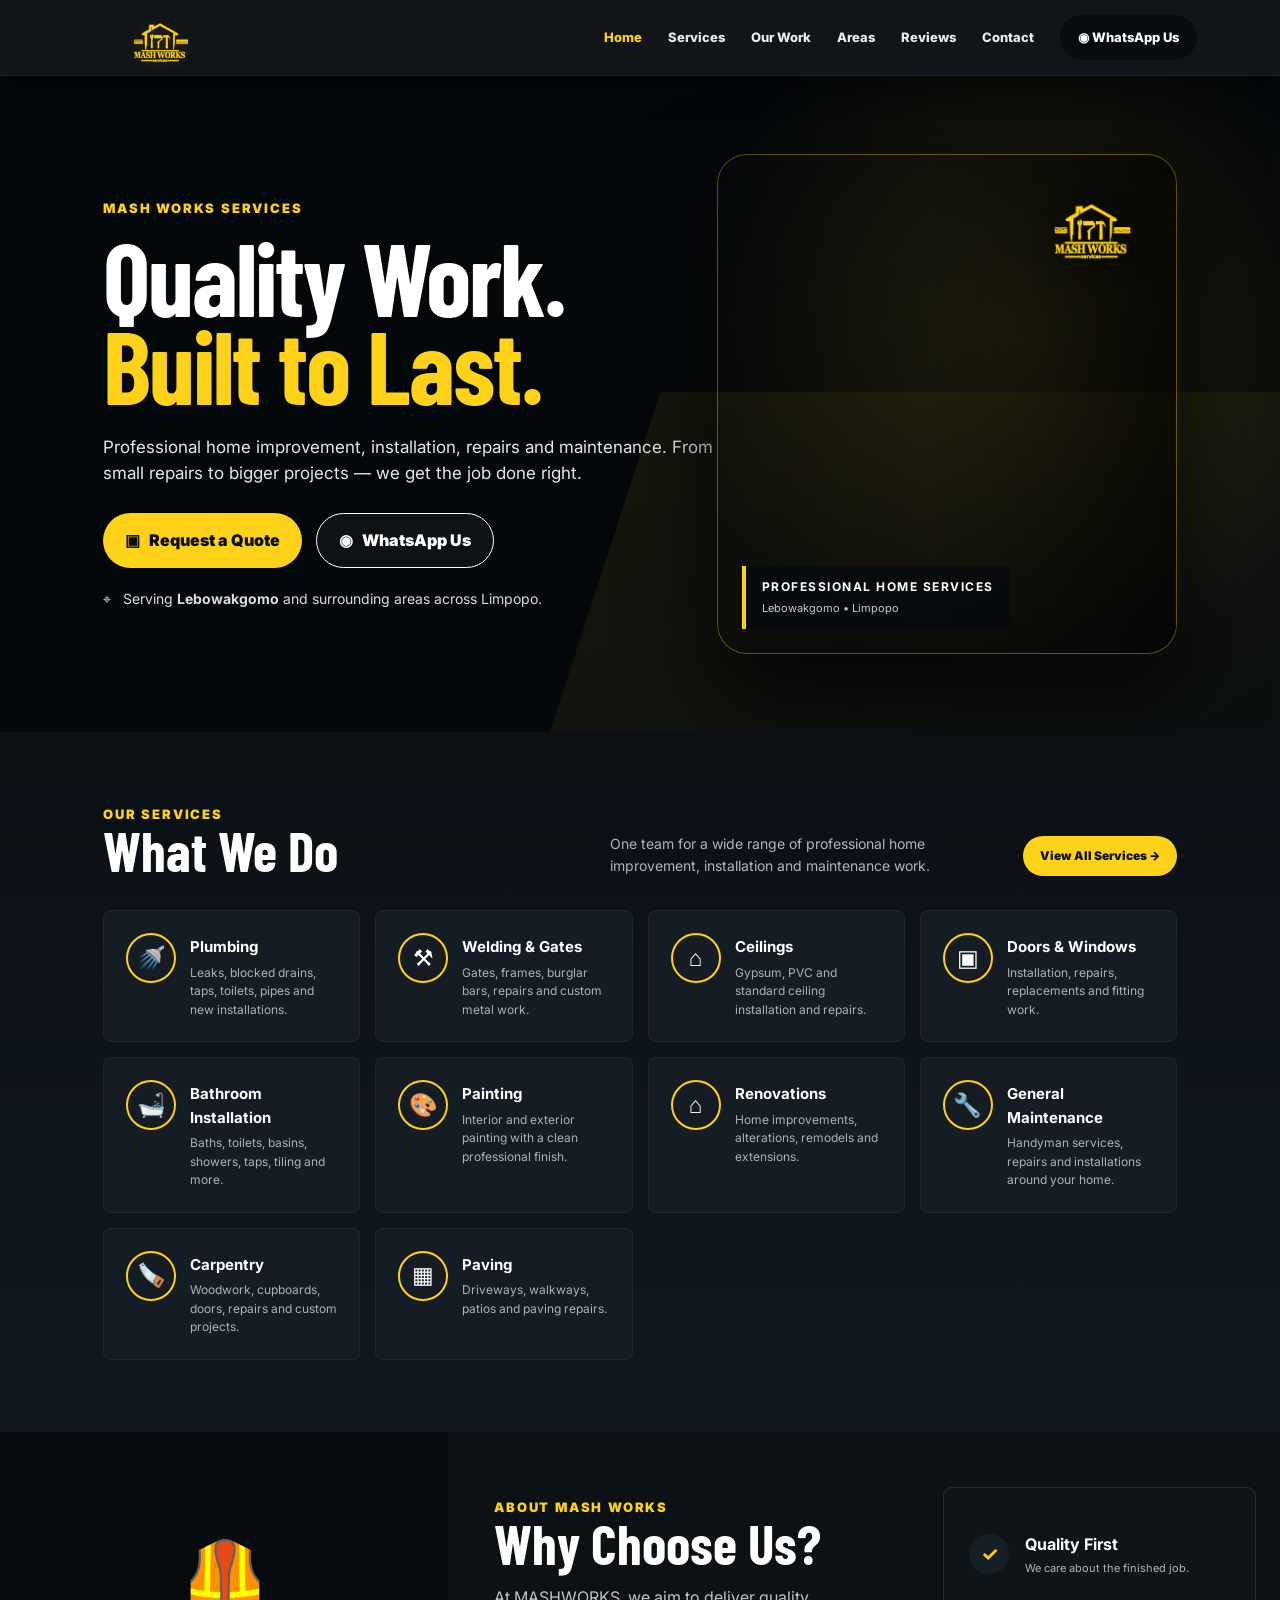
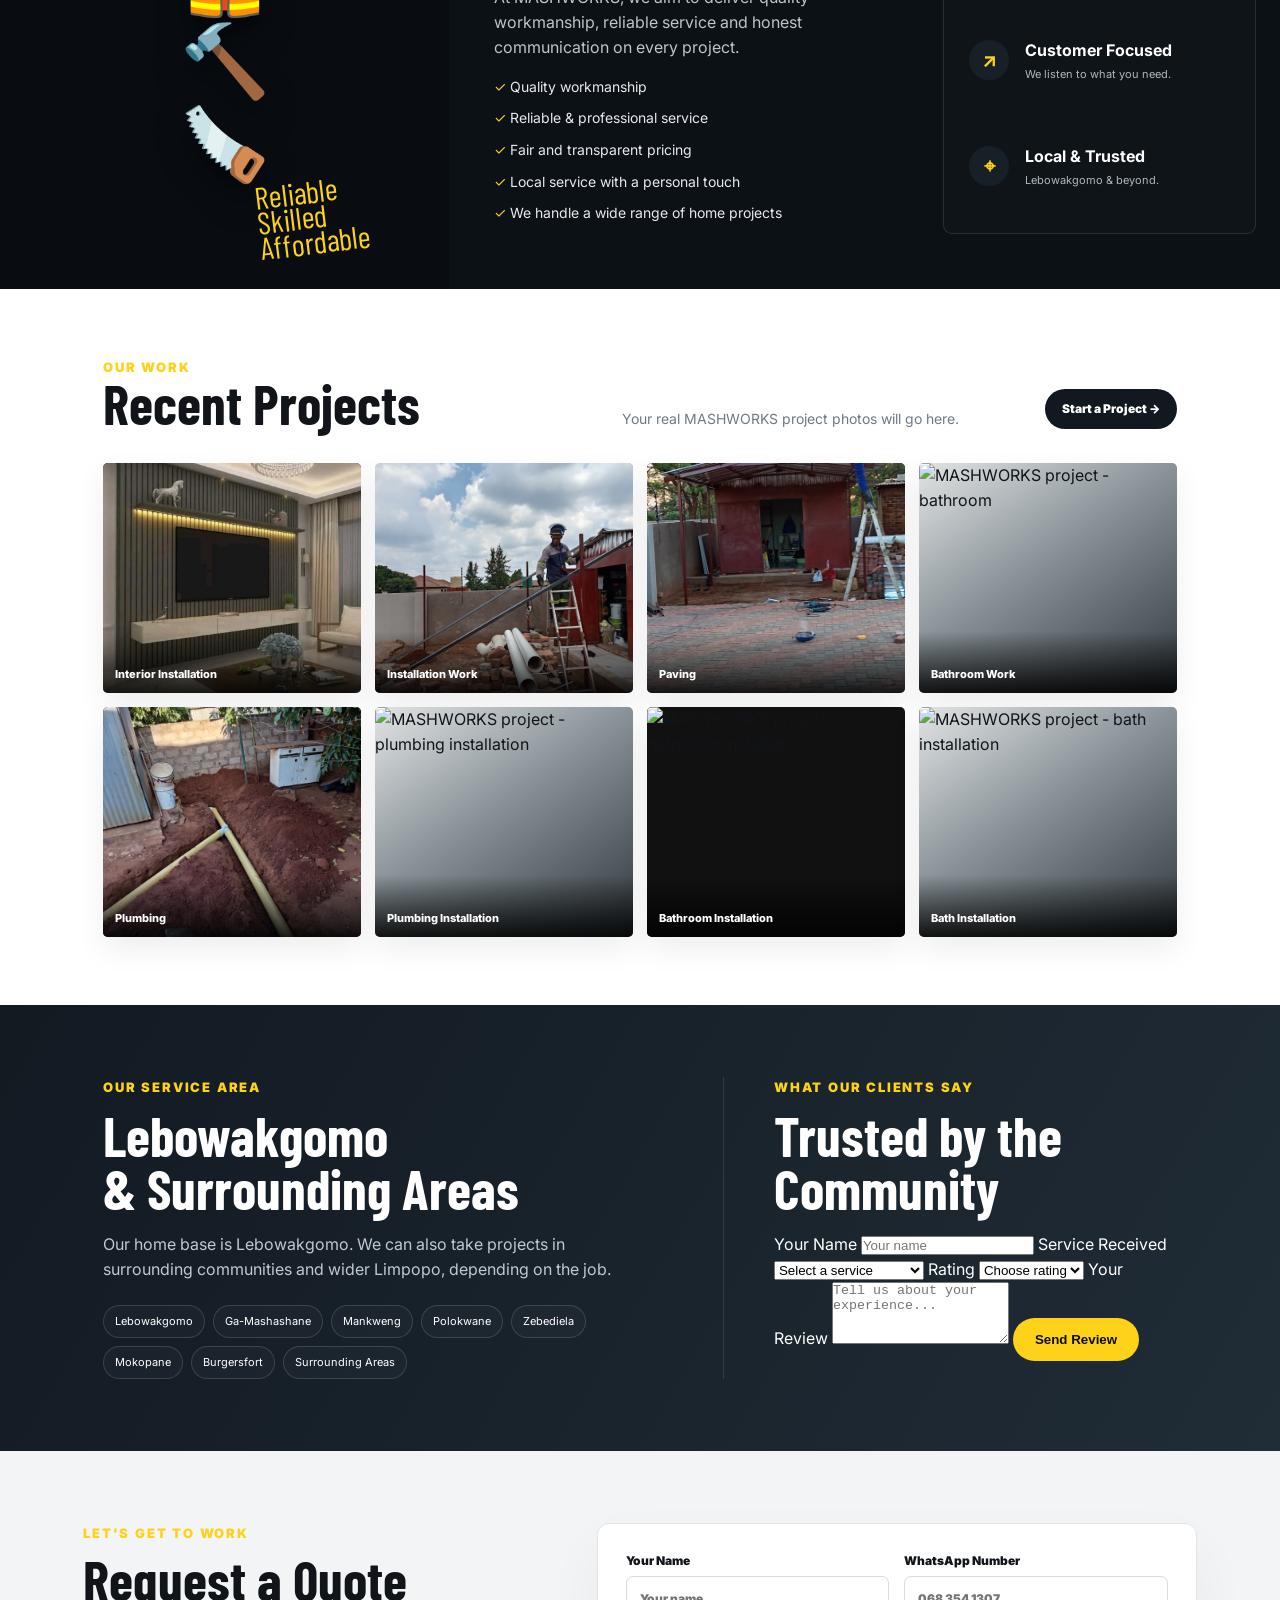
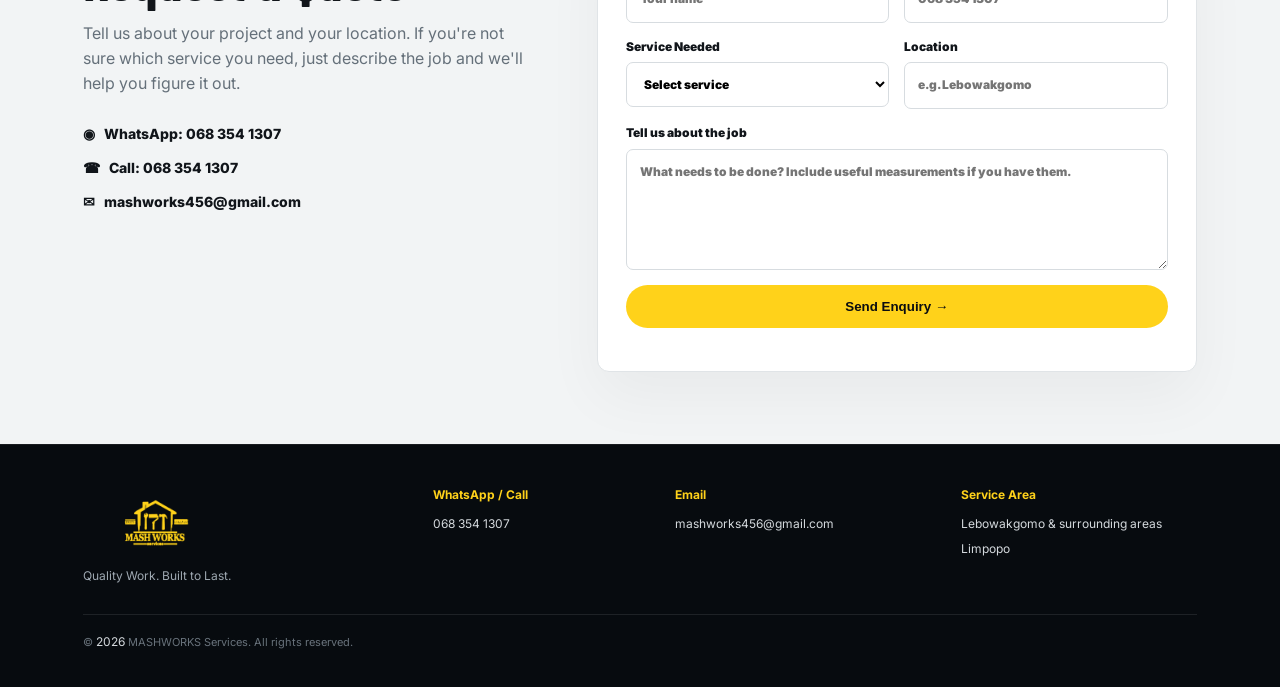
==== commit 54c741a1: "Fix broken image asset paths so the logo and background load correctly" ====
--- a/index.html
+++ b/index.html
@@ -13,7 +13,7 @@
 <body>
 <header class="site-header">
   <a class="logo-wrap" href="#home" aria-label="MASHWORKS home">
-    <img src="assets/mashworks-logo-gold.png" alt="MASHWORKS Services logo">
+    <img src="mashworks-logo-gold.png" alt="MASHWORKS Services logo">
   </a>
   <button class="menu-btn" id="menuBtn" aria-label="Open navigation">☰</button>
   <nav id="nav">
@@ -44,7 +44,7 @@
     <div class="hero-art">
       <div class="worker-card">
         <div class="worker-overlay"></div>
-        <div class="hero-badge"><img src="assets/mashworks-logo-gold.png" alt="MASHWORKS Services"></div>
+        <div class="hero-badge"><img src="mashworks-logo-gold.png" alt="MASHWORKS Services"></div>
         <div class="hero-caption"><strong>PROFESSIONAL HOME SERVICES</strong><span>Lebowakgomo • Limpopo</span></div>
       </div>
     </div>
@@ -102,14 +102,14 @@
       <a class="pill-link dark-pill" href="#quote">Start a Project →</a>
     </div>
     <div class="gallery">
-      <div class="gallery-card"><img src="assets/1000000997.jpg" alt="MASHWORKS project - interior work"><span>Interior Installation</span></div>
-      <div class="gallery-card"><img src="assets/1000012164.jpg" alt="MASHWORKS project - outdoor installation"><span>Installation Work</span></div>
-      <div class="gallery-card"><img src="assets/1000012577.jpg" alt="MASHWORKS project - paving"><span>Paving</span></div>
-      <div class="gallery-card"><img src="assets/1000016065.jpg" alt="MASHWORKS project - bathroom"><span>Bathroom Work</span></div>
-      <div class="gallery-card"><img src="assets/1000016899.jpg" alt="MASHWORKS project - plumbing"><span>Plumbing</span></div>
-      <div class="gallery-card"><img src="assets/1000022931.jpg" alt="MASHWORKS project - plumbing installation"><span>Plumbing Installation</span></div>
-      <div class="gallery-card"><img src="assets/1000022926.jpg" alt="MASHWORKS project - bathroom installation"><span>Bathroom Installation</span></div>
-      <div class="gallery-card"><img src="assets/1000022927.jpg" alt="MASHWORKS project - bath installation"><span>Bath Installation</span></div>
+      <div class="gallery-card"><img src="1000000997.jpg" alt="MASHWORKS project - interior work"><span>Interior Installation</span></div>
+      <div class="gallery-card"><img src="1000012164.jpg" alt="MASHWORKS project - outdoor installation"><span>Installation Work</span></div>
+      <div class="gallery-card"><img src="1000012577.jpg" alt="MASHWORKS project - paving"><span>Paving</span></div>
+      <div class="gallery-card"><img src="1000016065.jpg" alt="MASHWORKS project - bathroom"><span>Bathroom Work</span></div>
+      <div class="gallery-card"><img src="1000016899.jpg" alt="MASHWORKS project - plumbing"><span>Plumbing</span></div>
+      <div class="gallery-card"><img src="1000022931.jpg" alt="MASHWORKS project - plumbing installation"><span>Plumbing Installation</span></div>
+      <div class="gallery-card"><img src="1000022926.jpg" alt="MASHWORKS project - bathroom installation"><span>Bathroom Installation</span></div>
+      <div class="gallery-card"><img src="1000022927.jpg" alt="MASHWORKS project - bath installation"><span>Bath Installation</span></div>
     </div>
   </div>
 </section>
@@ -185,7 +185,7 @@
   <form id="quoteForm" class="quote-form">
     <label>Your Name<input name="name" required placeholder="Your name"></label>
     <label>WhatsApp Number<input name="phone" required type="tel" placeholder="068 354 1307"></label>
-    <label>Service Needed<select name="service" required><option value="">Select service</option><option>Plumbing</option><option>Welding & Gates</option><option>Carpentry</option><option>Ceilings</option><option>Doors & Windows</option><option>Bathroom Installation</option><option>Painting</option><option>Renovations</option><option>General Maintenance</option><option>Paving</option></select></label>
+    <label>Service Needed<select name="service" required><option value="">Select service</option><option>Plumbing</option><option>Welding & Gates</option><option>Carpentry</option><option>Ceiling</option><option>Doors & Windows</option><option>Bathroom Installation</option><option>Painting</option><option>Renovations</option><option>General Maintenance</option><option>Paving</option></select></label>
     <label>Location<input name="location" required placeholder="e.g. Lebowakgomo"></label>
     <label class="full">Tell us about the job<textarea name="description" rows="5" placeholder="What needs to be done? Include useful measurements if you have them."></textarea></label>
     <button class="btn yellow full" type="submit">Send Enquiry →</button>
@@ -195,7 +195,7 @@
 </main>
 
 <footer id="contact" class="footer">
-  <div class="footer-brand"><img src="assets/mashworks-logo-gold.png" alt="MASHWORKS Services"><p>Quality Work. Built to Last.</p></div>
+  <div class="footer-brand"><img src="mashworks-logo-gold.png" alt="MASHWORKS Services"><p>Quality Work. Built to Last.</p></div>
   <div><b>WhatsApp / Call</b><a href="tel:+27683541307">068 354 1307</a></div>
   <div><b>Email</b><a href="mailto:mashworks456@gmail.com">mashworks456@gmail.com</a></div>
   <div><b>Service Area</b><span>Lebowakgomo & surrounding areas<br>Limpopo</span></div>
@@ -291,4 +291,4 @@
   });
 </script>
 </body>
-</html>+</html>
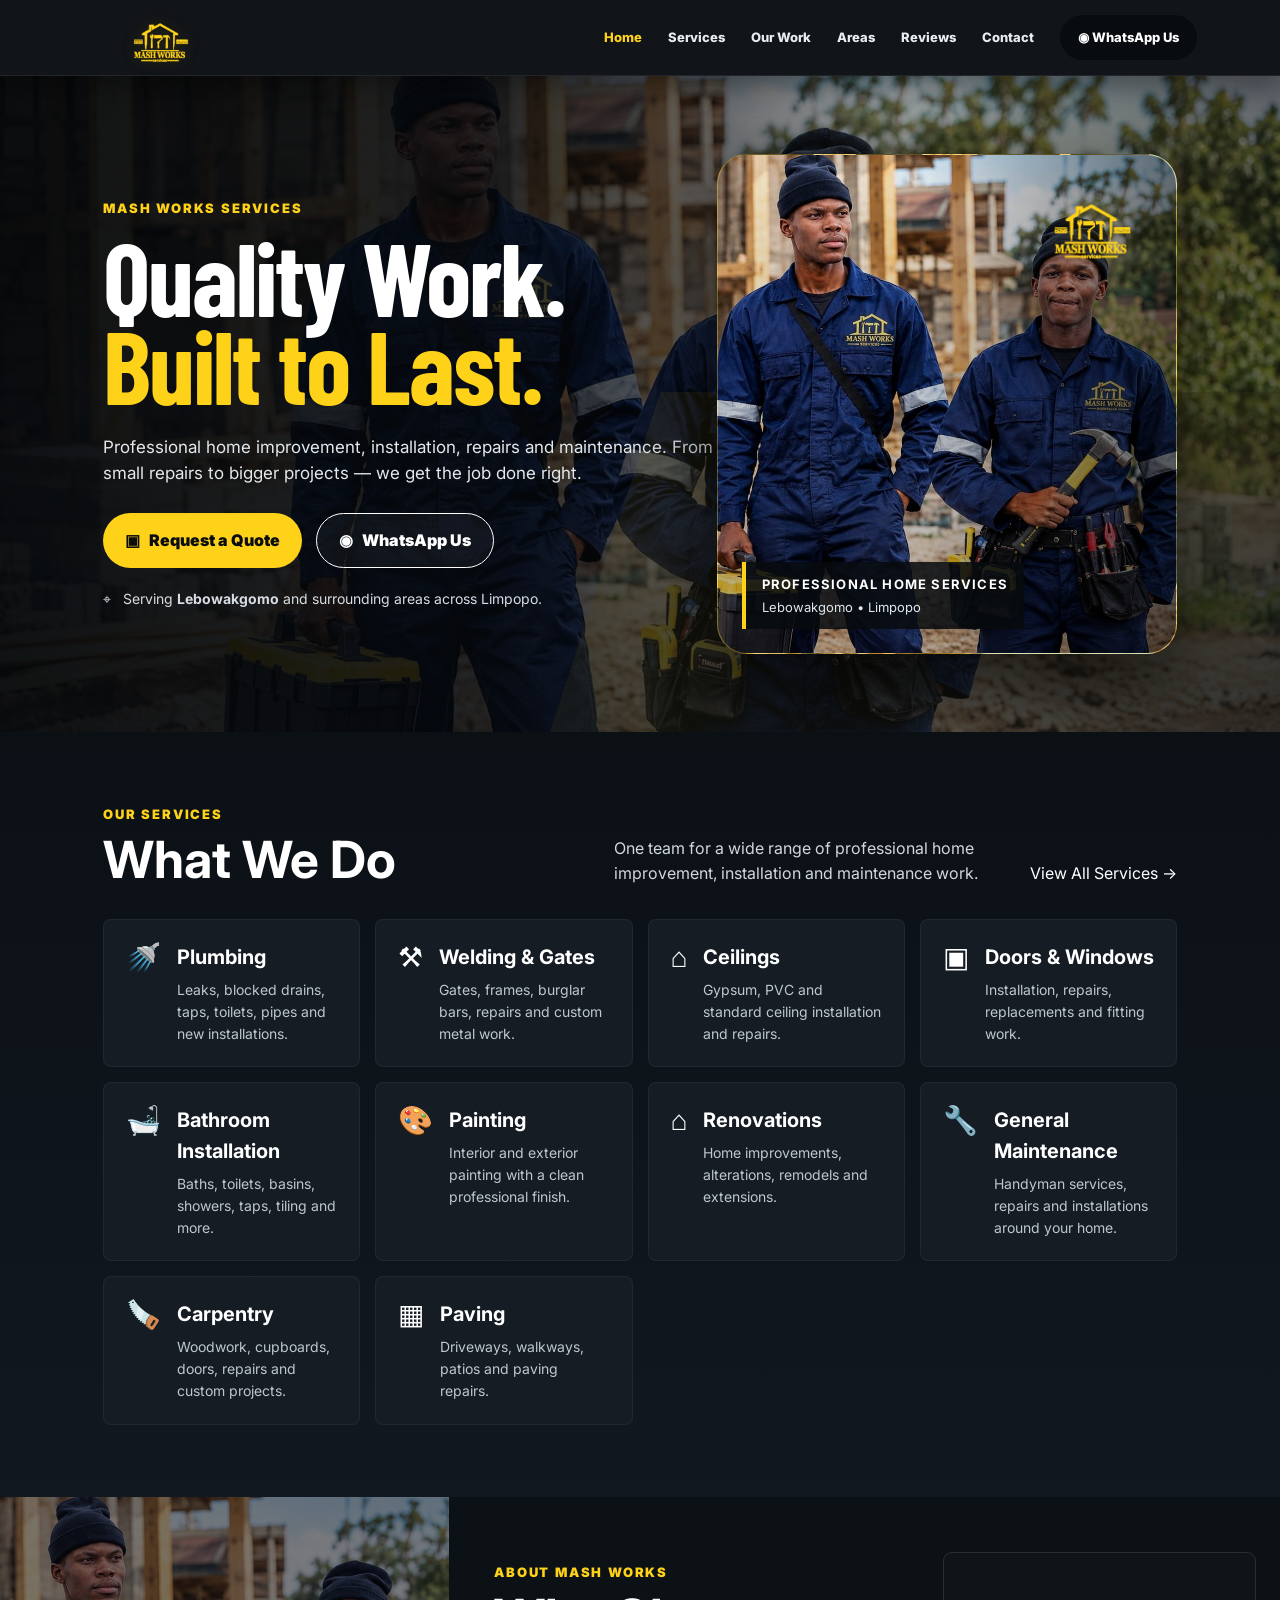
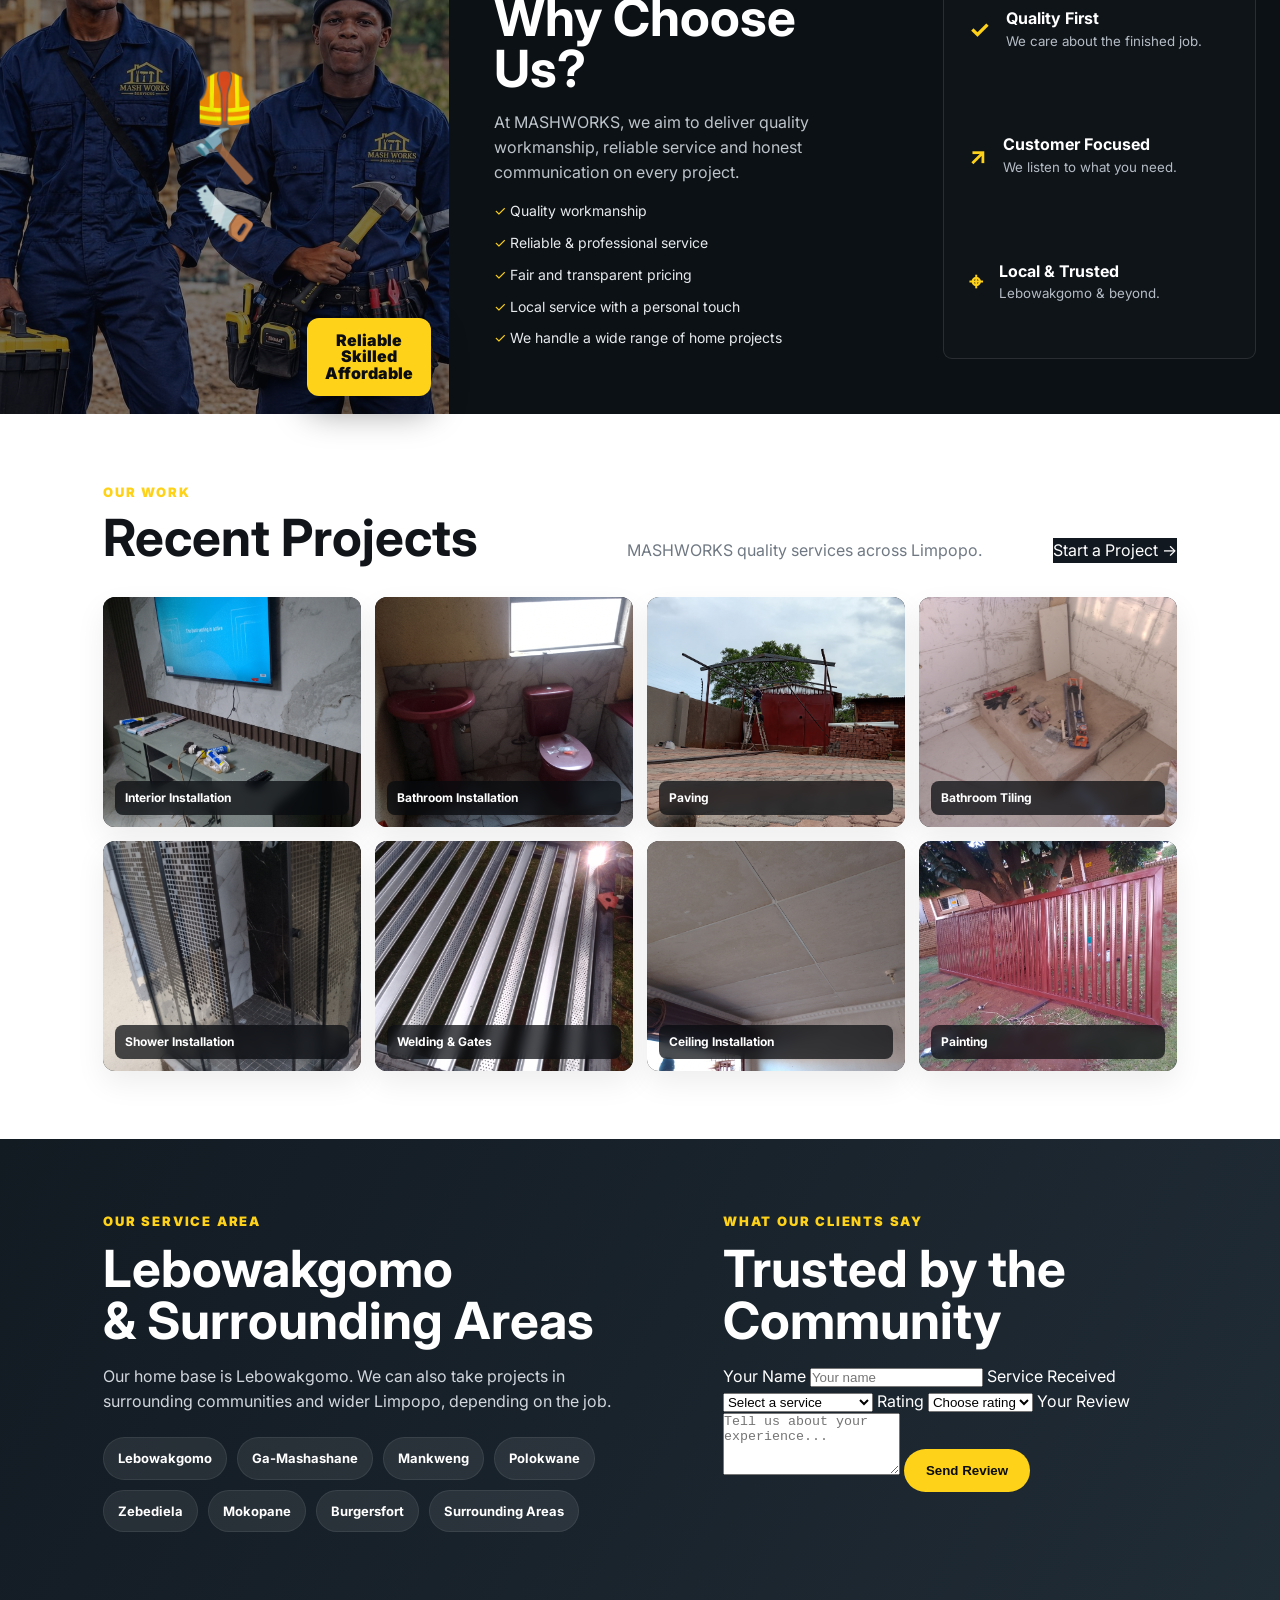
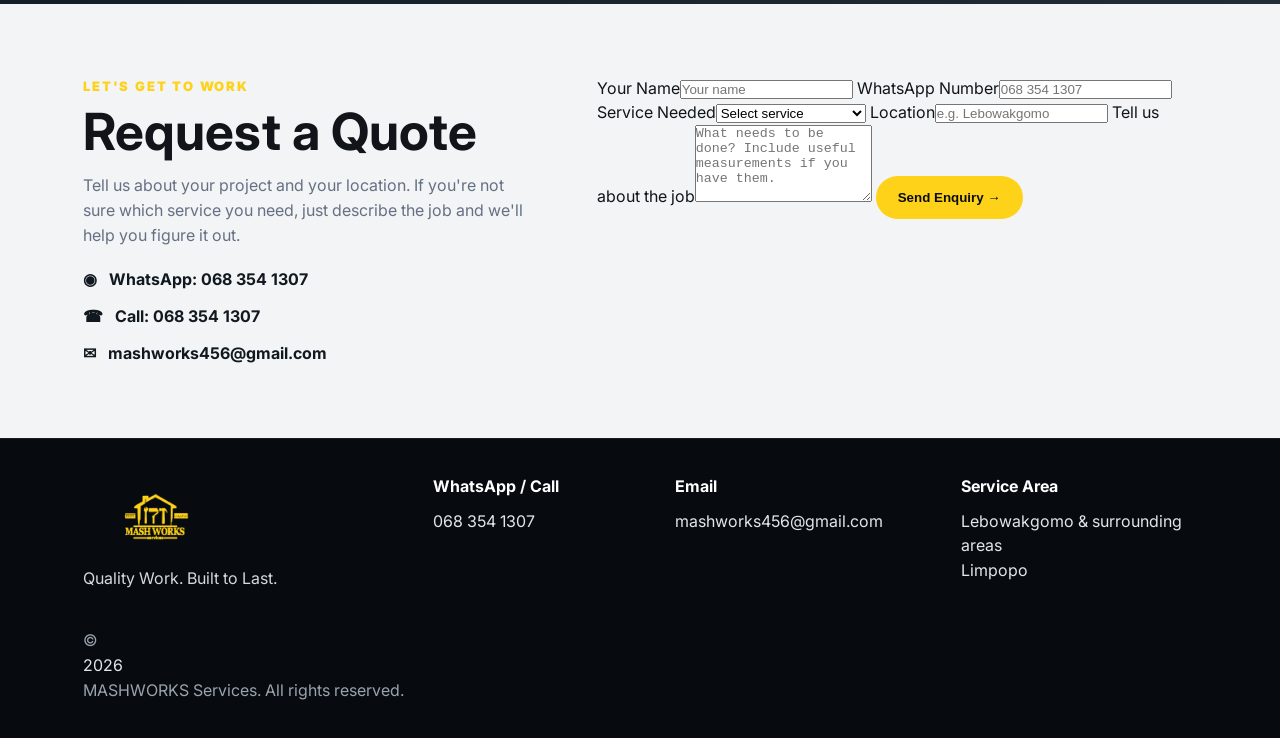
==== commit 96c2b381: "Fix the gallery to use real uploaded project images and ensure CSS displays them correctly" ====
--- a/index.html
+++ b/index.html
@@ -98,18 +98,18 @@
   <div class="container">
     <div class="section-top light">
       <div><div class="kicker">OUR WORK</div><h2>Recent Projects</h2></div>
-      <p>Your real MASHWORKS project photos will go here.</p>
+      <p>MASHWORKS quality services across Limpopo.</p>
       <a class="pill-link dark-pill" href="#quote">Start a Project →</a>
     </div>
     <div class="gallery">
-      <div class="gallery-card"><img src="1000000997.jpg" alt="MASHWORKS project - interior work"><span>Interior Installation</span></div>
-      <div class="gallery-card"><img src="1000012164.jpg" alt="MASHWORKS project - outdoor installation"><span>Installation Work</span></div>
-      <div class="gallery-card"><img src="1000012577.jpg" alt="MASHWORKS project - paving"><span>Paving</span></div>
-      <div class="gallery-card"><img src="1000016065.jpg" alt="MASHWORKS project - bathroom"><span>Bathroom Work</span></div>
-      <div class="gallery-card"><img src="1000016899.jpg" alt="MASHWORKS project - plumbing"><span>Plumbing</span></div>
-      <div class="gallery-card"><img src="1000022931.jpg" alt="MASHWORKS project - plumbing installation"><span>Plumbing Installation</span></div>
-      <div class="gallery-card"><img src="1000022926.jpg" alt="MASHWORKS project - bathroom installation"><span>Bathroom Installation</span></div>
-      <div class="gallery-card"><img src="1000022927.jpg" alt="MASHWORKS project - bath installation"><span>Bath Installation</span></div>
+      <div class="gallery-card"><img src="interior%20installation.jpg" alt="MASHWORKS project - interior installation"><span>Interior Installation</span></div>
+      <div class="gallery-card"><img src="bathroom%20set%20installation.jpg" alt="MASHWORKS project - bathroom installation"><span>Bathroom Installation</span></div>
+      <div class="gallery-card"><img src="paving.jpg" alt="MASHWORKS project - paving"><span>Paving</span></div>
+      <div class="gallery-card"><img src="bathroom%20tiling.jpg" alt="MASHWORKS project - bathroom tiling"><span>Bathroom Tiling</span></div>
+      <div class="gallery-card"><img src="shower%20installation.jpg" alt="MASHWORKS project - shower installation"><span>Shower Installation</span></div>
+      <div class="gallery-card"><img src="welding.jpg" alt="MASHWORKS project - welding"><span>Welding & Gates</span></div>
+      <div class="gallery-card"><img src="ceiling%20installation.jpg" alt="MASHWORKS project - ceiling installation"><span>Ceiling Installation</span></div>
+      <div class="gallery-card"><img src="painting.jpg" alt="MASHWORKS project - painting"><span>Painting</span></div>
     </div>
   </div>
 </section>
@@ -185,7 +185,7 @@
   <form id="quoteForm" class="quote-form">
     <label>Your Name<input name="name" required placeholder="Your name"></label>
     <label>WhatsApp Number<input name="phone" required type="tel" placeholder="068 354 1307"></label>
-    <label>Service Needed<select name="service" required><option value="">Select service</option><option>Plumbing</option><option>Welding & Gates</option><option>Carpentry</option><option>Ceiling</option><option>Doors & Windows</option><option>Bathroom Installation</option><option>Painting</option><option>Renovations</option><option>General Maintenance</option><option>Paving</option></select></label>
+    <label>Service Needed<select name="service" required><option value="">Select service</option><option>Plumbing</option><option>Welding & Gates</option><option>Carpentry</option><option>Ceilings</option><option>Doors & Windows</option><option>Bathroom Installation</option><option>Painting</option><option>Renovations</option><option>General Maintenance</option><option>Paving</option></select></label>
     <label>Location<input name="location" required placeholder="e.g. Lebowakgomo"></label>
     <label class="full">Tell us about the job<textarea name="description" rows="5" placeholder="What needs to be done? Include useful measurements if you have them."></textarea></label>
     <button class="btn yellow full" type="submit">Send Enquiry →</button>
--- a/styles.css
+++ b/styles.css
@@ -18,40 +18,49 @@
 .btn{border:0;border-radius:999px;padding:14px 22px;font-weight:900;display:inline-flex;justify-content:center;align-items:center;cursor:pointer}
 .yellow{background:var(--y);color:#0b0d10}.outline{border:1px solid #fff;color:#fff;background:#ffffff0a}
 .served{font-size:14px;color:#d7dde2}.hero-art{height:440px;display:flex;align-items:center;justify-content:center}
-.worker-card{width:430px;height:440px;position:relative;display:flex;align-items:center;justify-content:center;background:linear-gradient(145deg,#17212a,#0c1116);border-radius:30px;border:1px solid #ffffff1f;box-shadow:0 35px 70px #0008;overflow:hidden}
+.worker-card{width:430px;height:440px;position:relative;display:flex;align-items:center;justify-content:center;background:linear-gradient(145deg,#17212a,#0c1116);border-radius:30px;border:1px solid rgba(255,255,255,.07);overflow:hidden}
 .worker-card:before{content:"";position:absolute;inset:0;background:radial-gradient(circle at 60% 35%,#687b86 0,#29363f 25%,transparent 55%);opacity:.7}
-.worker-placeholder{position:relative;z-index:2;width:230px;height:300px;border-radius:115px 115px 28px 28px;background:linear-gradient(#1e252b 0 20%,#0c1014 20%);display:flex;align-items:center;justify-content:center;text-align:center;font-family:"Barlow Condensed";font-size:34px;letter-spacing:2px;color:#fff;box-shadow:0 30px 50px #0009}.worker-placeholder span{color:var(--y)}
+.worker-placeholder{position:relative;z-index:2;width:230px;height:300px;border-radius:115px 115px 28px 28px;background:linear-gradient(#1e252b 0 20%,#0c1014 20%);display:flex;align-items:center;justify-content:center}
 .scribble{position:absolute;right:18px;bottom:30px;color:var(--y);font-family:"Barlow Condensed";font-size:28px;line-height:.9;transform:rotate(-6deg);z-index:3}
 .dark-section{background:var(--dark);color:#fff}.container{max-width:1240px;margin:auto;padding-left:6.5%;padding-right:6.5%}
-.services-section{padding:72px 0}.section-top{display:grid;grid-template-columns:1fr .8fr auto;gap:35px;align-items:end;margin-bottom:34px}.section-top h2,.why-copy h2,.areas-section h2,.quote-left h2{font-family:"Barlow Condensed";font-size:55px;line-height:.95}.section-top>p{color:#aeb7bf;font-size:14px}.pill-link{background:var(--y);color:#101216;border-radius:999px;padding:11px 17px;font-size:12px;font-weight:900;white-space:nowrap}
-.service-grid{display:grid;grid-template-columns:repeat(4,1fr);gap:15px}.service-card{background:#151c24;border:1px solid #ffffff0d;border-radius:8px;padding:22px;min-height:125px;display:flex;gap:14px}.service-card .icon{width:50px;height:50px;min-width:50px;border:2px solid var(--y);border-radius:50%;display:flex;align-items:center;justify-content:center;font-size:23px}.service-card h3{font-size:15px;margin:2px 0 5px}.service-card p{font-size:12px;color:#aab3bc}
-.why-section{background:#0c1116;color:#fff;display:grid;grid-template-columns:1fr 1.1fr .75fr;min-height:390px}.why-photo{min-height:390px;background:radial-gradient(circle at 50% 50%,#47535b,#1c262e 40%,#0d1217 72%);display:flex;align-items:center;justify-content:center;position:relative}.tool-stack{font-size:72px;line-height:1.15;filter:drop-shadow(0 15px 15px #0009)}.yellow-note{position:absolute;right:18%;bottom:35px;color:var(--y);font-family:"Barlow Condensed";font-size:31px;line-height:.82;transform:rotate(-7deg)}
-.why-copy{padding:65px 45px}.why-copy p{color:#bdc4ca;max-width:540px;margin:16px 0}.why-copy ul{list-style:none;display:grid;gap:10px;color:#e7eaed;font-size:14px}.why-copy li:first-letter{color:var(--y)}
-.trust-box{margin:55px 7% 55px 0;border:1px solid #ffffff1c;border-radius:9px;padding:25px;display:grid;gap:23px;background:#ffffff04}.trust-box>div{display:flex;gap:16px;align-items:center}.trust-box b{width:40px;height:40px;border-radius:50%;background:#171f27;color:var(--y);display:flex;align-items:center;justify-content:center;font-size:20px}.trust-box strong,.trust-box small{display:block}.trust-box small{color:#aeb7bf;font-size:11px;margin-top:3px}
-.work-section{padding:68px 0;background:#fff}.section-top.light>p{color:#707983}.dark-pill{background:#111820;color:#fff}.gallery{display:grid;grid-template-columns:repeat(6,1fr);gap:10px}.gallery-card{height:170px;border-radius:5px;overflow:hidden;position:relative;background:linear-gradient(145deg,#c3c8ca,#707a80 45%,#20272c);display:flex;align-items:center;justify-content:center}.gallery-card:nth-child(2n){background:linear-gradient(145deg,#e2e4e4,#879197 45%,#30383e)}.gallery-icon{font-size:48px;filter:drop-shadow(0 8px 8px #0007)}.gallery-card span{position:absolute;bottom:0;left:0;right:0;padding:7px 10px;background:#000b;color:#fff;font-size:11px;font-weight:800}.photo-note{margin-top:18px;border:1px dashed #cbd1d6;padding:14px;border-radius:8px;color:#5f6870;text-align:center;font-size:13px}
-.areas-section{background:linear-gradient(120deg,#121a22,#202c36);color:#fff;padding:72px 0}.areas-grid{display:grid;grid-template-columns:1.1fr .9fr;gap:65px}.areas-section h2{margin:12px 0 18px}.areas-section p{color:#c1c9cf;max-width:680px}.area-tags{display:flex;gap:8px;flex-wrap:wrap;margin-top:23px}.area-tags span{border:1px solid #ffffff25;border-radius:999px;padding:7px 11px;font-size:11px;background:#ffffff06}.review-panel{border-left:1px solid #ffffff1b;padding-left:50px}.review-card{margin-top:20px;background:#111820;border:1px solid #ffffff18;border-radius:9px;padding:25px}.stars{color:var(--y);letter-spacing:4px}.review-card p{color:#e1e5e8;margin:14px 0}.review-card small{color:#aab2ba}
-.quote-section{background:#f2f4f5;padding:72px 6.5%;display:grid;grid-template-columns:.85fr 1.15fr;gap:70px}.quote-left{max-width:550px}.quote-left h2{margin:10px 0 16px}.quote-left>p{color:#65707a}.quick-contact{display:grid;gap:12px;margin-top:28px;font-weight:800;font-size:14px}.quick-contact a:hover{color:#9d7e00}.quote-form{background:#fff;border:1px solid #e0e4e7;border-radius:12px;padding:28px;display:grid;grid-template-columns:1fr 1fr;gap:15px;box-shadow:0 25px 60px #0000000b}.quote-form label{font-size:12px;font-weight:900}.quote-form input,.quote-form select,.quote-form textarea{display:block;width:100%;border:1px solid #d7dce0;border-radius:7px;margin-top:6px;padding:13px;font:inherit;background:#fff}.full{grid-column:1/-1}.form-message{font-size:13px;font-weight:800}.success{color:#13763c}.error{color:#b22121}
-.footer{background:#070b0f;color:#fff;padding:35px 6.5%;display:grid;grid-template-columns:1.5fr 1fr 1.2fr 1.1fr;gap:28px}.footer-brand img{width:145px;height:75px;object-fit:contain;background:#fff;border-radius:7px}.footer-brand p{color:#9ea8b1;font-size:12px;margin-top:6px}.footer b{display:block;color:var(--y);font-size:12px;margin:6px 0}.footer a,.footer span{color:#d4d9dd;font-size:12px}.copyright{grid-column:1/-1;border-top:1px solid #ffffff18;padding-top:18px;color:#68727b;font-size:11px}
-@media(max-width:1000px){#nav{display:none;position:absolute;top:76px;left:0;right:0;background:#fff;padding:22px 6%;flex-direction:column;align-items:flex-start;box-shadow:0 18px 35px #0002}.site-header{padding:6px 5%}.menu-btn{display:block;margin-left:auto}#nav.open{display:flex}.nav-wa{display:none}.hero-grid{grid-template-columns:1fr}.hero-art{display:none}.service-grid{grid-template-columns:repeat(2,1fr)}.why-section{grid-template-columns:1fr}.why-photo{min-height:300px}.trust-box{margin:0 6% 50px}.areas-grid,.quote-section{grid-template-columns:1fr}.review-panel{border-left:0;border-top:1px solid #ffffff1b;padding:35px 0 0}.gallery{grid-template-columns:repeat(3,1fr)}.footer{grid-template-columns:1fr 1fr}}
-@media(max-width:560px){.hero-grid{padding-top:55px;padding-bottom:55px}.hero h1{font-size:65px}.section-top{display:block}.section-top>p{margin:15px 0}.service-grid{grid-template-columns:1fr}.gallery{grid-template-columns:repeat(2,1fr)}.quote-form{grid-template-columns:1fr}.full{grid-column:auto}.footer{grid-template-columns:1fr}.copyright{grid-column:auto}}
+.services-section{padding:72px 0}.section-top{display:grid;grid-template-columns:1fr .8fr auto;gap:35px;align-items:end;margin-bottom:34px}.section-top h2,.why-copy h2,.areas-section h2,.quote-left h2{font-size:clamp(34px,4vw,54px);line-height:1;margin:10px 0 0}.section-top p,.why-copy p,.areas-section p,.quote-left>p{color:#d1d7dc}
+.service-grid{display:grid;grid-template-columns:repeat(4,1fr);gap:15px}.service-card{background:#151c24;border:1px solid #ffffff0d;border-radius:8px;padding:22px;min-height:125px;display:flex;gap:16px;align-items:flex-start}.service-card .icon{font-size:28px;line-height:1.1}.service-card h3{font-size:20px;margin-bottom:6px}.service-card p{color:#bec7ce;font-size:14px}
+.why-section{background:#0c1116;color:#fff;display:grid;grid-template-columns:1fr 1.1fr .75fr;min-height:390px}.why-photo{min-height:390px;background:radial-gradient(circle at 50% 50%,#47535b,#1c2b35 50%,#0f171b 100%);display:flex;align-items:center;justify-content:center;position:relative}.why-photo:after{content:"";position:absolute;inset:0;background:#080b0f8a}.tool-stack,.yellow-note{position:relative;z-index:1}.tool-stack{font-size:52px;line-height:1.1;color:#fff;opacity:.9;display:grid;justify-items:center}.yellow-note{background:#ffd21a;color:#0b0d10;padding:14px 18px;border-radius:12px;font-weight:900;line-height:1.05;position:absolute;right:18px;bottom:18px;text-align:center;box-shadow:0 15px 35px #0006}
+.why-copy{padding:65px 45px}.why-copy p{color:#bdc4ca;max-width:540px;margin:16px 0}.why-copy ul{list-style:none;display:grid;gap:10px;color:#e7eaed;font-size:14px}.why-copy li:first-letter{color:#ffd21a}
+.trust-box{margin:55px 7% 55px 0;border:1px solid #ffffff1c;border-radius:9px;padding:25px;display:grid;gap:23px;background:#ffffff04}.trust-box>div{display:flex;gap:16px;align-items:center}.trust-box b{font-size:24px;color:var(--y)}.trust-box span{display:grid}.trust-box strong{font-size:16px}.trust-box small{color:#b5bcc4}
+.work-section{padding:68px 0;background:#fff}.section-top.light>p{color:#707983}.dark-pill{background:#111820;color:#fff}.gallery{display:grid;grid-template-columns:repeat(4,1fr);gap:14px}.gallery-card{height:230px;background:#111;box-shadow:0 12px 30px #00000012;position:relative;overflow:hidden;border-radius:12px}.gallery-card img{width:100%;height:100%;object-fit:cover;display:block;transition:transform .3s ease}.gallery-card:hover img{transform:scale(1.04)}.gallery-card span{position:absolute;left:12px;bottom:12px;right:12px;padding:8px 10px;background:rgba(8,11,15,.72);color:#fff;font-weight:700;font-size:12px;border-radius:8px;backdrop-filter:blur(4px)}
+.areas-section{background:linear-gradient(120deg,#121a22,#202c36);color:#fff;padding:72px 0}.areas-grid{display:grid;grid-template-columns:1.1fr .9fr;gap:65px}.areas-section h2{margin:12px 0 18px}.area-tags{display:flex;flex-wrap:wrap;gap:10px;margin-top:24px}.area-tags span{background:rgba(255,255,255,.08);border:1px solid rgba(255,255,255,.08);padding:10px 14px;border-radius:999px;font-size:13px;font-weight:700}
+.quote-section{background:#f2f4f5;padding:72px 6.5%;display:grid;grid-template-columns:.85fr 1.15fr;gap:70px}.quote-left{max-width:550px}.quote-left h2{margin:10px 0 16px}.quote-left>p{color:#657084}.quick-contact{display:grid;gap:12px;margin-top:20px}.quick-contact a{font-weight:700;color:#111820}
+.footer{background:#070b0f;color:#fff;padding:35px 6.5%;display:grid;grid-template-columns:1.5fr 1fr 1.2fr 1.1fr;gap:28px}.footer-brand img{width:145px;height:75px;object-fit:contain;background:transparent}.footer-brand p{margin-top:10px;color:#d5d9dd}.footer b{display:block;margin-bottom:10px}.footer a,.footer span{display:block;color:#eef2f5;text-decoration:none;opacity:.95}.copyright{grid-column:1 / -1;color:#9aa3ac;margin-top:10px}
+@media(max-width:1000px){#nav{display:none;position:absolute;top:76px;left:0;right:0;background:#fff;padding:22px 6%;flex-direction:column;align-items:flex-start;box-shadow:0 18px 35px #0002}.site-header{position:relative}.#nav.open{display:flex}.menu-btn{display:block;margin-left:auto}.hero-grid{grid-template-columns:1fr}.hero-copy{max-width:100%}.hero-art{margin-top:12px}.services-section .section-top,.areas-grid,.quote-section{grid-template-columns:1fr}.service-grid{grid-template-columns:repeat(2,1fr)}.gallery{grid-template-columns:repeat(2,1fr)}.footer{grid-template-columns:1fr 1fr}} 
+@media(max-width:560px){.hero-grid{padding-top:55px;padding-bottom:55px}.hero h1{font-size:65px}.section-top{display:block}.section-top>p{margin:15px 0}.service-grid{grid-template-columns:1fr}.gallery{grid-template-columns:1fr}.logo-wrap{width:135px}.hero-art{height:360px}.worker-card{height:360px;width:min(430px,90vw)}.footer{grid-template-columns:1fr}} 
 /* V3 visual upgrade */
 .site-header{background:rgba(8,11,15,.96);border-bottom:1px solid #ffffff12;box-shadow:0 10px 30px #0006}
 .logo-wrap{width:155px;height:64px}.logo-wrap img{object-fit:contain;filter:drop-shadow(0 0 8px #ffd21a22)}
 #nav a{color:#e9edf0}#nav a.active,#nav a:hover{color:var(--y)}
 .hero{background:#05080b}
-.hero-bg{position:absolute;inset:0;background:linear-gradient(90deg,#05080bf2 0%,#05080bd9 38%,#05080b40 70%,#05080b88 100%),url('assets/mashworks-worker-bg.jpg') right center/cover no-repeat;opacity:.95}
+.hero-bg{position:absolute;inset:0;background:linear-gradient(90deg,#05080bf2 0%,#05080bd9 38%,#05080b40 70%,#05080b88 100%),url('mashworks_workers_reduced.jpg') right center/cover no-repeat;opacity:.85}
 .hero:before{content:"";position:absolute;inset:0;background:radial-gradient(circle at 80% 40%,#ffd21a20,transparent 32%);z-index:1}
 .hero:after{background:linear-gradient(145deg,#ffd21a16,#0b1015);opacity:.8}
 .hero-grid{z-index:3}
-.hero-art{height:500px}.worker-card{width:460px;height:500px;background:url('assets/mashworks-worker-bg.jpg') center/cover;border:1px solid #ffd21a55;box-shadow:0 35px 90px #000b}
+.hero-art{height:500px}.worker-card{width:460px;height:500px;background:url('mashworks_workers_reduced.jpg') center/cover;border:1px solid #ffd21a55;box-shadow:0 35px 90px #000b}
 .worker-card:before{content:"";position:absolute;inset:0;background:linear-gradient(180deg,#00000015,#00000072)}
 .worker-overlay{position:absolute;inset:0;background:linear-gradient(90deg,transparent 45%,#0008 100%)}
-.hero-badge{position:absolute;top:25px;right:24px;width:120px;height:90px;display:flex;align-items:center;justify-content:center}.hero-badge img{width:100%;height:100%;object-fit:contain;filter:drop-shadow(0 4px 12px #000)}
-.hero-caption{position:absolute;left:24px;bottom:24px;z-index:3;background:#080b0fd9;border-left:4px solid var(--y);padding:12px 16px;color:#fff;display:grid;gap:3px}.hero-caption strong{font-size:12px;letter-spacing:1.5px}.hero-caption span{font-size:11px;color:#c7cdd2}
+.hero-badge{position:absolute;top:25px;right:24px;width:120px;height:90px;display:flex;align-items:center;justify-content:center}.hero-badge img{width:100%;height:100%;object-fit:contain;filter:drop-shadow(0 0 10px rgba(255,210,26,.2))}
+.hero-caption{position:absolute;left:24px;bottom:24px;z-index:3;background:#080b0fd9;border-left:4px solid var(--y);padding:12px 16px;color:#fff;display:grid;gap:3px}.hero-caption strong{font-size:13px;letter-spacing:1.2px}.hero-caption span{font-size:13px;color:#dfe7ed}
 .services-section{background:linear-gradient(180deg,#0b1015,#111820)}
 .service-card{transition:transform .2s ease,border-color .2s ease,background .2s ease}.service-card:hover{transform:translateY(-5px);border-color:#ffd21a55;background:#19222b}
-.why-photo{background:url('assets/mashworks-worker-bg.jpg') center/cover;position:relative}.why-photo:after{content:"";position:absolute;inset:0;background:#080b0f8a}.tool-stack,.yellow-note{z-index:2}
-.gallery{grid-template-columns:repeat(4,1fr);gap:14px}.gallery-card{height:230px;background:#111;box-shadow:0 12px 30px #00000012}.gallery-card img{width:100%;height:100%;object-fit:cover;transition:transform .35s ease}.gallery-card:hover img{transform:scale(1.06)}.gallery-card span{z-index:2;background:linear-gradient(transparent,#000d);padding:35px 12px 10px}
+.why-photo{background:url('mashworks_workers_reduced.jpg') center/cover;position:relative}.why-photo:after{content:"";position:absolute;inset:0;background:#080b0f8a}.tool-stack,.yellow-note{z-index:1}
+.gallery{grid-template-columns:repeat(4,1fr);gap:14px}.gallery-card{height:230px;background:#111;box-shadow:0 12px 30px #00000012}.gallery-card img{width:100%;height:100%;object-fit:cover;transition:transform .25s ease}.gallery-card:hover img{transform:scale(1.05)}
 .footer{border-top:1px solid #ffffff12}.footer-brand img{background:transparent}
 @media(max-width:1000px){.hero-bg{background-position:62% center}.hero-art{display:flex;height:430px}.worker-card{height:430px;width:min(430px,90vw)}.gallery{grid-template-columns:repeat(2,1fr)}}
-@media(max-width:560px){.logo-wrap{width:135px}.hero-grid{padding-top:42px}.hero h1{font-size:62px}.hero-art{height:360px}.worker-card{height:360px}.hero-badge{width:90px;height:70px;top:15px;right:15px}.hero-caption{left:15px;bottom:15px}.gallery{grid-template-columns:1fr 1fr}.gallery-card{height:180px}}
+@media(max-width:560px){.logo-wrap{width:135px}.hero-grid{padding-top:42px}.hero h1{font-size:62px}.hero-art{height:360px}.worker-card{height:360px}.hero-badge{width:90px;height:70px;top:15px;right:15px}}
+
+.gallery-card img { display:block; }
+
+@media (max-width: 600px) { .gallery-card { height: 200px; } }
+
+
+
+
+
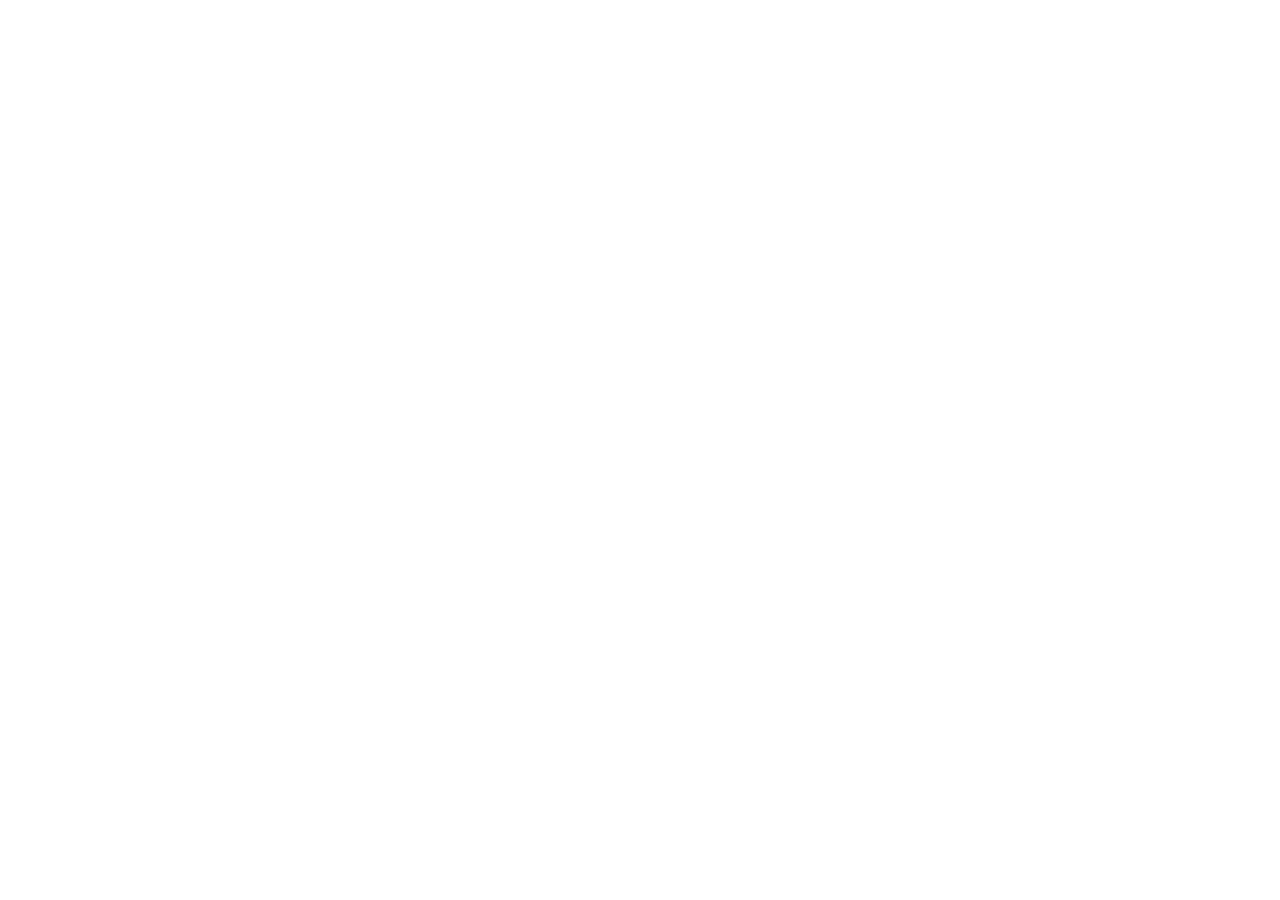
==== commit aefe7ad4: "Add files via upload" ====
--- a/index.html
+++ b/index.html
@@ -8,287 +8,9 @@
   <link rel="preconnect" href="https://fonts.googleapis.com">
   <link rel="preconnect" href="https://fonts.gstatic.com" crossorigin>
   <link href="https://fonts.googleapis.com/css2?family=Barlow+Condensed:wght@600;700;800&family=Inter:wght@400;500;600;700;800&display=swap" rel="stylesheet">
-  <link rel="stylesheet" href="styles.css">
 </head>
 <body>
-<header class="site-header">
-  <a class="logo-wrap" href="#home" aria-label="MASHWORKS home">
-    <img src="mashworks-logo-gold.png" alt="MASHWORKS Services logo">
-  </a>
-  <button class="menu-btn" id="menuBtn" aria-label="Open navigation">☰</button>
-  <nav id="nav">
-    <a class="active" href="#home">Home</a>
-    <a href="#services">Services</a>
-    <a href="#work">Our Work</a>
-    <a href="#areas">Areas</a>
-    <a href="#reviews">Reviews</a>
-    <a href="#contact">Contact</a>
-  </nav>
-  <a class="nav-wa" href="https://wa.me/27683541307?text=Hi%20MASHWORKS%2C%20I%27d%20like%20a%20quote." target="_blank" rel="noopener">◉ WhatsApp Us</a>
-</header>
-
-<main>
-<section id="home" class="hero">
-  <div class="hero-bg"></div>
-  <div class="hero-grid">
-    <div class="hero-copy">
-      <div class="kicker">MASH WORKS SERVICES</div>
-      <h1>Quality Work.<br><span>Built to Last.</span></h1>
-      <p>Professional home improvement, installation, repairs and maintenance. From small repairs to bigger projects — we get the job done right.</p>
-      <div class="hero-actions">
-        <a class="btn yellow" href="#quote">▣ &nbsp; Request a Quote</a>
-        <a class="btn outline" href="https://wa.me/27683541307?text=Hi%20MASHWORKS%2C%20I%27d%20like%20to%20ask%20about%20your%20services." target="_blank" rel="noopener">◉ &nbsp; WhatsApp Us</a>
-      </div>
-      <div class="served">⌖ &nbsp; Serving <b>Lebowakgomo</b> and surrounding areas across Limpopo.</div>
-    </div>
-    <div class="hero-art">
-      <div class="worker-card">
-        <div class="worker-overlay"></div>
-        <div class="hero-badge"><img src="mashworks-logo-gold.png" alt="MASHWORKS Services"></div>
-        <div class="hero-caption"><strong>PROFESSIONAL HOME SERVICES</strong><span>Lebowakgomo • Limpopo</span></div>
-      </div>
-    </div>
-  </div>
-</section>
-
-<section id="services" class="dark-section services-section">
-  <div class="container">
-    <div class="section-top">
-      <div><div class="kicker">OUR SERVICES</div><h2>What We Do</h2></div>
-      <p>One team for a wide range of professional home improvement, installation and maintenance work.</p>
-      <a class="pill-link" href="#quote">View All Services →</a>
-    </div>
-    <div class="service-grid">
-      <article class="service-card"><div class="icon">🚿</div><div><h3>Plumbing</h3><p>Leaks, blocked drains, taps, toilets, pipes and new installations.</p></div></article>
-      <article class="service-card"><div class="icon">⚒</div><div><h3>Welding & Gates</h3><p>Gates, frames, burglar bars, repairs and custom metal work.</p></div></article>
-      <article class="service-card"><div class="icon">⌂</div><div><h3>Ceilings</h3><p>Gypsum, PVC and standard ceiling installation and repairs.</p></div></article>
-      <article class="service-card"><div class="icon">▣</div><div><h3>Doors & Windows</h3><p>Installation, repairs, replacements and fitting work.</p></div></article>
-      <article class="service-card"><div class="icon">🛁</div><div><h3>Bathroom Installation</h3><p>Baths, toilets, basins, showers, taps, tiling and more.</p></div></article>
-      <article class="service-card"><div class="icon">🎨</div><div><h3>Painting</h3><p>Interior and exterior painting with a clean professional finish.</p></div></article>
-      <article class="service-card"><div class="icon">⌂</div><div><h3>Renovations</h3><p>Home improvements, alterations, remodels and extensions.</p></div></article>
-      <article class="service-card"><div class="icon">🔧</div><div><h3>General Maintenance</h3><p>Handyman services, repairs and installations around your home.</p></div></article>
-      <article class="service-card"><div class="icon">🪚</div><div><h3>Carpentry</h3><p>Woodwork, cupboards, doors, repairs and custom projects.</p></div></article>
-      <article class="service-card"><div class="icon">▦</div><div><h3>Paving</h3><p>Driveways, walkways, patios and paving repairs.</p></div></article>
-    </div>
-  </div>
-</section>
-
-<section class="why-section">
-  <div class="why-photo"><div class="tool-stack">🦺<br>🔨<br>🪚</div><div class="yellow-note">Reliable<br>Skilled<br>Affordable</div></div>
-  <div class="why-copy">
-    <div class="kicker">ABOUT MASH WORKS</div>
-    <h2>Why Choose Us?</h2>
-    <p>At MASHWORKS, we aim to deliver quality workmanship, reliable service and honest communication on every project.</p>
-    <ul>
-      <li>✓ Quality workmanship</li>
-      <li>✓ Reliable & professional service</li>
-      <li>✓ Fair and transparent pricing</li>
-      <li>✓ Local service with a personal touch</li>
-      <li>✓ We handle a wide range of home projects</li>
-    </ul>
-  </div>
-  <div class="trust-box">
-    <div><b>✓</b><span><strong>Quality First</strong><small>We care about the finished job.</small></span></div>
-    <div><b>↗</b><span><strong>Customer Focused</strong><small>We listen to what you need.</small></span></div>
-    <div><b>⌖</b><span><strong>Local & Trusted</strong><small>Lebowakgomo & beyond.</small></span></div>
-  </div>
-</section>
-
-<section id="work" class="work-section">
-  <div class="container">
-    <div class="section-top light">
-      <div><div class="kicker">OUR WORK</div><h2>Recent Projects</h2></div>
-      <p>MASHWORKS quality services across Limpopo.</p>
-      <a class="pill-link dark-pill" href="#quote">Start a Project →</a>
-    </div>
-    <div class="gallery">
-      <div class="gallery-card"><img src="interior%20installation.jpg" alt="MASHWORKS project - interior installation"><span>Interior Installation</span></div>
-      <div class="gallery-card"><img src="bathroom%20set%20installation.jpg" alt="MASHWORKS project - bathroom installation"><span>Bathroom Installation</span></div>
-      <div class="gallery-card"><img src="paving.jpg" alt="MASHWORKS project - paving"><span>Paving</span></div>
-      <div class="gallery-card"><img src="bathroom%20tiling.jpg" alt="MASHWORKS project - bathroom tiling"><span>Bathroom Tiling</span></div>
-      <div class="gallery-card"><img src="shower%20installation.jpg" alt="MASHWORKS project - shower installation"><span>Shower Installation</span></div>
-      <div class="gallery-card"><img src="welding.jpg" alt="MASHWORKS project - welding"><span>Welding & Gates</span></div>
-      <div class="gallery-card"><img src="ceiling%20installation.jpg" alt="MASHWORKS project - ceiling installation"><span>Ceiling Installation</span></div>
-      <div class="gallery-card"><img src="painting.jpg" alt="MASHWORKS project - painting"><span>Painting</span></div>
-    </div>
-  </div>
-</section>
-
-<section id="areas" class="areas-section">
-  <div class="container areas-grid">
-    <div>
-      <div class="kicker">OUR SERVICE AREA</div>
-      <h2>Lebowakgomo<br>& Surrounding Areas</h2>
-      <p>Our home base is Lebowakgomo. We can also take projects in surrounding communities and wider Limpopo, depending on the job.</p>
-      <div class="area-tags">
-        <span>Lebowakgomo</span><span>Ga-Mashashane</span><span>Mankweng</span><span>Polokwane</span><span>Zebediela</span><span>Mokopane</span><span>Burgersfort</span><span>Surrounding Areas</span>
-      </div>
-    </div>
-    <div class="review-panel" id="reviews">
-      <div class="kicker">WHAT OUR CLIENTS SAY</div>
-      <h2>Trusted by the Community</h2>
-
-      <form id="reviewForm" class="review-form">
-        <label>
-          Your Name
-          <input name="reviewName" type="text" placeholder="Your name" required>
-        </label>
-        <label>
-          Service Received
-          <select name="reviewService" required>
-            <option value="">Select a service</option>
-            <option>Plumbing</option>
-            <option>Welding & Gates</option>
-            <option>Carpentry</option>
-            <option>Ceilings</option>
-            <option>Doors & Windows</option>
-            <option>Bathroom Installation</option>
-            <option>Painting</option>
-            <option>Renovations</option>
-            <option>General Maintenance</option>
-            <option>Paving</option>
-          </select>
-        </label>
-        <label>
-          Rating
-          <select name="reviewRating" required>
-            <option value="">Choose rating</option>
-            <option>5 Stars</option>
-            <option>4 Stars</option>
-            <option>3 Stars</option>
-            <option>2 Stars</option>
-            <option>1 Star</option>
-          </select>
-        </label>
-        <label>
-          Your Review
-          <textarea name="reviewText" rows="4" placeholder="Tell us about your experience..." required></textarea>
-        </label>
-        <button class="btn yellow full" type="submit">Send Review</button>
-        <p id="reviewMessage" class="form-message"></p>
-      </form>
-    </div>
-  </div>
-</section>
-
-<section id="quote" class="quote-section">
-  <div class="quote-left">
-    <div class="kicker">LET'S GET TO WORK</div>
-    <h2>Request a Quote</h2>
-    <p>Tell us about your project and your location. If you're not sure which service you need, just describe the job and we'll help you figure it out.</p>
-    <div class="quick-contact">
-      <a href="https://wa.me/27683541307?text=Hi%20MASHWORKS%2C%20I%27d%20like%20a%20quote." target="_blank" rel="noopener">◉ &nbsp; WhatsApp: 068 354 1307</a>
-      <a href="tel:+27683541307">☎ &nbsp; Call: 068 354 1307</a>
-      <a href="mailto:mashworks456@gmail.com">✉ &nbsp; mashworks456@gmail.com</a>
-    </div>
-  </div>
-  <form id="quoteForm" class="quote-form">
-    <label>Your Name<input name="name" required placeholder="Your name"></label>
-    <label>WhatsApp Number<input name="phone" required type="tel" placeholder="068 354 1307"></label>
-    <label>Service Needed<select name="service" required><option value="">Select service</option><option>Plumbing</option><option>Welding & Gates</option><option>Carpentry</option><option>Ceilings</option><option>Doors & Windows</option><option>Bathroom Installation</option><option>Painting</option><option>Renovations</option><option>General Maintenance</option><option>Paving</option></select></label>
-    <label>Location<input name="location" required placeholder="e.g. Lebowakgomo"></label>
-    <label class="full">Tell us about the job<textarea name="description" rows="5" placeholder="What needs to be done? Include useful measurements if you have them."></textarea></label>
-    <button class="btn yellow full" type="submit">Send Enquiry →</button>
-    <p id="formMessage" class="form-message full"></p>
-  </form>
-</section>
-</main>
-
-<footer id="contact" class="footer">
-  <div class="footer-brand"><img src="mashworks-logo-gold.png" alt="MASHWORKS Services"><p>Quality Work. Built to Last.</p></div>
-  <div><b>WhatsApp / Call</b><a href="tel:+27683541307">068 354 1307</a></div>
-  <div><b>Email</b><a href="mailto:mashworks456@gmail.com">mashworks456@gmail.com</a></div>
-  <div><b>Service Area</b><span>Lebowakgomo & surrounding areas<br>Limpopo</span></div>
-  <div class="copyright">© <span id="year"></span> MASHWORKS Services. All rights reserved.</div>
-</footer>
-
-<script>
-  document.getElementById("year").textContent = new Date().getFullYear();
-
-  const nav = document.getElementById("nav");
-  document.getElementById("menuBtn").addEventListener("click", () => nav.classList.toggle("open"));
-  document.querySelectorAll("#nav a").forEach(a => a.addEventListener("click", () => nav.classList.remove("open")));
-
-  const quoteForm = document.getElementById("quoteForm");
-  const formMessage = document.getElementById("formMessage");
-  const submitButton = quoteForm.querySelector('button[type="submit"]');
-
-  quoteForm.addEventListener("submit", (e) => {
-    e.preventDefault();
-
-    const formData = Object.fromEntries(new FormData(quoteForm).entries());
-    const requiredFields = ["name", "phone", "service", "location", "description"];
-
-    const hasMissingField = requiredFields.some(field => !String(formData[field] || "").trim());
-    if (hasMissingField) {
-      formMessage.textContent = "Please fill in all quote details before sending.";
-      formMessage.className = "form-message error";
-      return;
-    }
-
-    const whatsappMessage = [
-      "Hello MASHWORKS, I would like to request a quote.",
-      "",
-      "Quote Request Details",
-      "Name: " + formData.name,
-      "Phone: " + formData.phone,
-      "Service: " + formData.service,
-      "Location: " + formData.location,
-      "Project Details: " + formData.description
-    ].join("\n");
-
-    const whatsappURL = `https://wa.me/27683541307?text=${encodeURIComponent(whatsappMessage)}`;
-
-    formMessage.textContent = "Opening WhatsApp with your quote...";
-    formMessage.className = "form-message success";
-    submitButton.disabled = true;
-    submitButton.textContent = "Opening WhatsApp...";
-
-    setTimeout(() => {
-      window.open(whatsappURL, "_blank", "noopener");
-      quoteForm.reset();
-      submitButton.disabled = false;
-      submitButton.textContent = "Send Enquiry →";
-      formMessage.textContent = "Your quote request is ready in WhatsApp. Please send it to complete your enquiry.";
-    }, 500);
-  });
-
-  const reviewForm = document.getElementById("reviewForm");
-  const reviewMessage = document.getElementById("reviewMessage");
-
-  reviewForm.addEventListener("submit", (e) => {
-    e.preventDefault();
-
-    const reviewData = Object.fromEntries(new FormData(reviewForm).entries());
-    const name = String(reviewData.reviewName || "").trim();
-    const service = String(reviewData.reviewService || "").trim();
-    const rating = String(reviewData.reviewRating || "").trim();
-    const text = String(reviewData.reviewText || "").trim();
-
-    if (!name || !service || !rating || !text) {
-      reviewMessage.textContent = "Please complete all review fields before sending.";
-      reviewMessage.className = "form-message error";
-      return;
-    }
-
-    const emailSubject = encodeURIComponent(`MASHWORKS Customer Review - ${service}`);
-    const emailBody = encodeURIComponent(
-      `Customer Name: ${name}\n` +
-      `Service Received: ${service}\n` +
-      `Rating: ${rating}\n\n` +
-      `Review:\n${text}`
-    );
-
-    reviewMessage.textContent = "Opening your email app to send the review...";
-    reviewMessage.className = "form-message success";
-
-    window.location.href = `mailto:mashworks456@gmail.com?subject=${emailSubject}&body=${emailBody}`;
-
-    setTimeout(() => {
-      reviewForm.reset();
-      reviewMessage.textContent = "Your review is ready to send to mashworks456@gmail.com.";
-    }, 800);
-  });
-</script>
+  <div id="root"></div>
+  <script type="module" src="/src/main.jsx"></script>
 </body>
 </html>
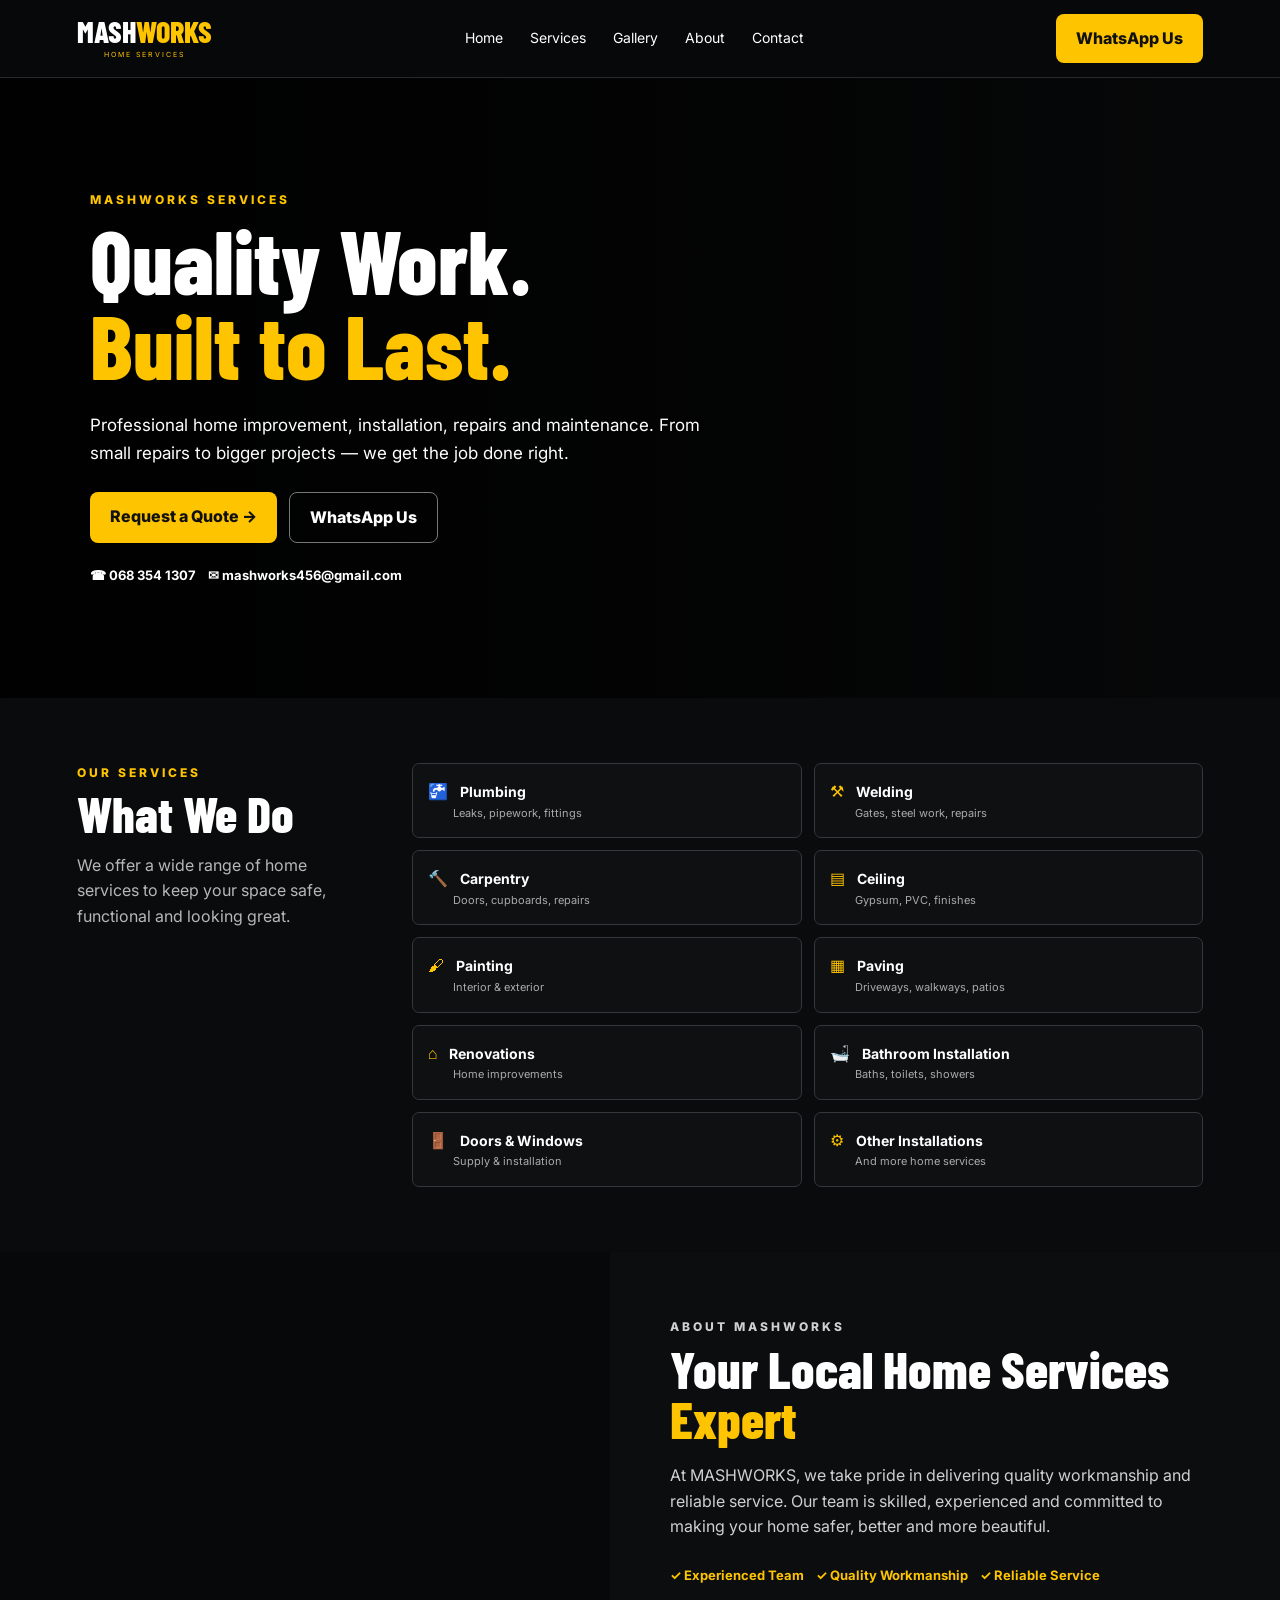
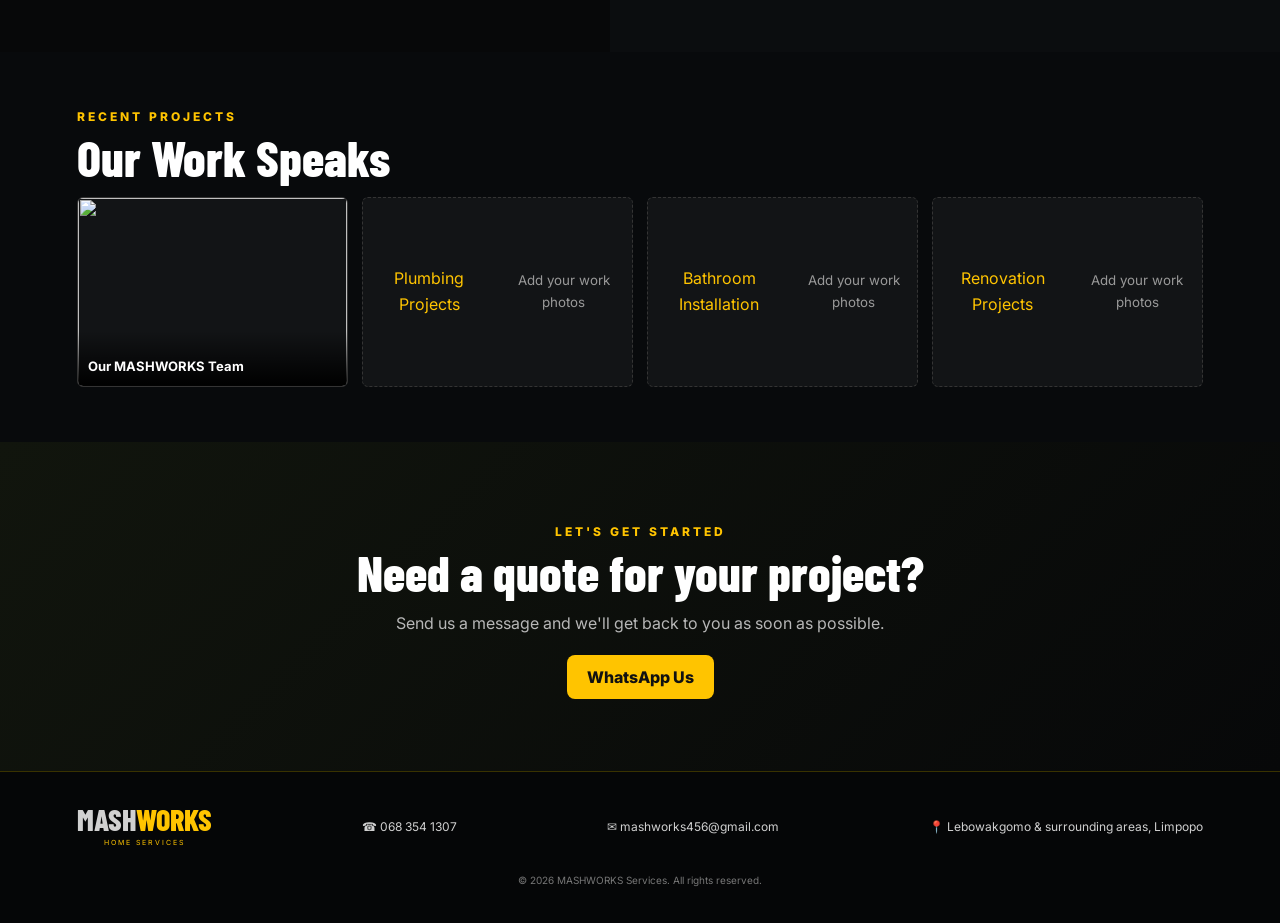
==== commit 9217d0e3: "Add files via upload" ====
--- a/index.html
+++ b/index.html
@@ -1,16 +1,9 @@
 <!doctype html>
-<html lang="en">
-<head>
-  <meta charset="utf-8">
-  <meta name="viewport" content="width=device-width,initial-scale=1">
-  <meta name="description" content="MASHWORKS Services — home repairs, installations, renovations and maintenance in Lebowakgomo and surrounding areas.">
-  <title>MASHWORKS Services | Quality Work. Built to Last.</title>
-  <link rel="preconnect" href="https://fonts.googleapis.com">
-  <link rel="preconnect" href="https://fonts.gstatic.com" crossorigin>
-  <link href="https://fonts.googleapis.com/css2?family=Barlow+Condensed:wght@600;700;800&family=Inter:wght@400;500;600;700;800&display=swap" rel="stylesheet">
-</head>
-<body>
-  <div id="root"></div>
-  <script type="module" src="/src/main.jsx"></script>
-</body>
-</html>
+<html lang="en"><head><meta charset="utf-8"><meta name="viewport" content="width=device-width,initial-scale=1"><title>MASHWORKS Services</title><link rel="stylesheet" href="styles.css"></head>
+<body><header><div class="logo">MASH<span>WORKS</span><small>HOME SERVICES</small></div><nav><a href="#home">Home</a><a href="#services">Services</a><a href="#gallery">Gallery</a><a href="#about">About</a><a href="#contact">Contact</a></nav><a class="topbtn" href="https://wa.me/27683541307">WhatsApp Us</a></header>
+<section class="hero" id="home"><div class="shade"></div><div class="heroText"><p class="eyebrow">MASHWORKS SERVICES</p><h1>Quality Work.<br><span>Built to Last.</span></h1><p>Professional home improvement, installation, repairs and maintenance. From small repairs to bigger projects — we get the job done right.</p><div class="buttons"><a class="primary" href="#contact">Request a Quote →</a><a class="secondary" href="https://wa.me/27683541307">WhatsApp Us</a></div><div class="details">☎ 068 354 1307 &nbsp;&nbsp; ✉ mashworks456@gmail.com</div></div></section>
+<section class="services" id="services"><div><p class="eyebrow">OUR SERVICES</p><h2>What We Do</h2><p class="muted">We offer a wide range of home services to keep your space safe, functional and looking great.</p></div><div class="grid"><div>🚰 <b>Plumbing</b><small>Leaks, pipework, fittings</small></div><div>⚒ <b>Welding</b><small>Gates, steel work, repairs</small></div><div>🔨 <b>Carpentry</b><small>Doors, cupboards, repairs</small></div><div>▤ <b>Ceiling</b><small>Gypsum, PVC, finishes</small></div><div>🖌 <b>Painting</b><small>Interior & exterior</small></div><div>▦ <b>Paving</b><small>Driveways, walkways, patios</small></div><div>⌂ <b>Renovations</b><small>Home improvements</small></div><div>🛁 <b>Bathroom Installation</b><small>Baths, toilets, showers</small></div><div>🚪 <b>Doors & Windows</b><small>Supply & installation</small></div><div>⚙ <b>Other Installations</b><small>And more home services</small></div></div></section>
+<section class="about" id="about"><div class="photo"></div><div class="copy"><p class="eyebrow">ABOUT MASHWORKS</p><h2>Your Local Home Services <span>Expert</span></h2><p>At MASHWORKS, we take pride in delivering quality workmanship and reliable service. Our team is skilled, experienced and committed to making your home safer, better and more beautiful.</p><p class="ticks">✓ Experienced Team &nbsp;&nbsp; ✓ Quality Workmanship &nbsp;&nbsp; ✓ Reliable Service</p></div></section>
+<section class="gallery" id="gallery"><p class="eyebrow">RECENT PROJECTS</p><h2>Our Work Speaks</h2><div class="galleryGrid"><figure><img src="assets/mashworks-team.png"><figcaption>Our MASHWORKS Team</figcaption></figure><figure class="empty">Plumbing Projects<br><small>Add your work photos</small></figure><figure class="empty">Bathroom Installation<br><small>Add your work photos</small></figure><figure class="empty">Renovation Projects<br><small>Add your work photos</small></figure></div></section>
+<section class="contact" id="contact"><p class="eyebrow">LET'S GET STARTED</p><h2>Need a quote for your project?</h2><p>Send us a message and we'll get back to you as soon as possible.</p><a class="primary" href="https://wa.me/27683541307">WhatsApp Us</a></section>
+<footer><div class="logo">MASH<span>WORKS</span><small>HOME SERVICES</small></div><div>☎ 068 354 1307</div><div>✉ mashworks456@gmail.com</div><div>📍 Lebowakgomo & surrounding areas, Limpopo</div><small>© 2026 MASHWORKS Services. All rights reserved.</small></footer></body></html>
--- a/styles.css
+++ b/styles.css
@@ -0,0 +1 @@
+@import url('https://fonts.googleapis.com/css2?family=Barlow+Condensed:wght@700;800&family=Inter:wght@400;600;700&display=swap');:root{--y:#ffc400;--b:#070809;--p:#101214;--m:#b7b7b7}*{box-sizing:border-box;margin:0}body{background:var(--b);color:#fff;font-family:Inter,Arial,sans-serif;line-height:1.6}a{color:inherit;text-decoration:none}header{height:78px;padding:0 6%;display:flex;align-items:center;justify-content:space-between;background:#070809;border-bottom:1px solid #292929;position:sticky;top:0;z-index:5}.logo{font:800 30px 'Barlow Condensed',sans-serif;line-height:.8}.logo span,h1 span,h2 span{color:var(--y)}.logo small{display:block;font:7px Inter;letter-spacing:2px;color:var(--y);text-align:center;margin-top:7px}nav{display:flex;gap:27px;font-size:14px}.topbtn,.primary{background:var(--y);color:#111;padding:12px 20px;border-radius:8px;font-weight:800}.hero{min-height:620px;background:url('assets/mashworks-team.png') center/cover;position:relative;display:flex;align-items:center}.shade{position:absolute;inset:0;background:linear-gradient(90deg,rgba(0,0,0,.94),rgba(0,0,0,.62),rgba(0,0,0,.08))}.heroText{position:relative;width:min(620px,88%);margin-left:7%;padding:70px 0}.eyebrow{color:var(--y);font-weight:800;letter-spacing:3px;font-size:12px;margin-bottom:8px}h1,h2{font-family:'Barlow Condensed',sans-serif;font-weight:800;line-height:.95}h1{font-size:clamp(58px,7vw,98px)}.heroText>p:not(.eyebrow){font-size:17px;margin:25px 0}.buttons{display:flex;gap:12px;flex-wrap:wrap}.secondary{border:1px solid #777;padding:12px 20px;border-radius:8px;font-weight:800}.details{margin-top:22px;font-size:13px;font-weight:700}.services{padding:65px 6%;display:grid;grid-template-columns:290px 1fr;gap:45px;background:#090b0d}.services h2,.gallery h2,.contact h2{font-size:50px;margin-bottom:15px}.muted{color:var(--m)}.grid{display:grid;grid-template-columns:repeat(2,1fr);gap:12px}.grid div{border:1px solid #34383b;border-radius:7px;padding:15px;background:#0e1012;color:var(--y)}.grid b{color:#fff;margin-left:8px;font-size:14px}.grid small{display:block;color:#aaa;margin-left:25px;font-size:11px}.about{display:grid;grid-template-columns:1fr 1.1fr}.photo{min-height:400px;background:url('assets/mashworks-team.png') center/cover}.copy{padding:65px 9%;background:#0b0d0f}.copy h2{font-size:52px;margin-bottom:20px}.copy p{color:#d0d0d0}.ticks{color:var(--y)!important;font-weight:700;margin-top:25px;font-size:13px}.gallery{padding:55px 6%;background:#080a0c}.galleryGrid{display:grid;grid-template-columns:repeat(4,1fr);gap:14px}.gallery figure{height:190px;border:1px solid #343434;border-radius:6px;overflow:hidden;position:relative;background:#121416}.gallery img{width:100%;height:100%;object-fit:cover}.gallery figcaption{position:absolute;bottom:0;left:0;right:0;padding:25px 10px 9px;background:linear-gradient(transparent,#000);font-size:13px;font-weight:700}.empty{display:flex;align-items:center;justify-content:center;text-align:center;color:var(--y);border-style:dashed!important}.empty small{color:#999}.contact{text-align:center;padding:80px 6%;background:linear-gradient(135deg,#11150d,#070809)}.contact>p:not(.eyebrow){color:var(--m);margin:15px 0 28px}footer{padding:35px 6%;border-top:1px solid #393200;background:#050607;display:flex;gap:25px;align-items:center;justify-content:space-between;flex-wrap:wrap;font-size:12px;color:#d0d0d0}footer>small{width:100%;text-align:center;color:#777}@media(max-width:800px){nav{display:none}.hero{min-height:700px;background-position:60% center}.services{grid-template-columns:1fr;padding:50px 6%}.grid{grid-template-columns:1fr}.about{grid-template-columns:1fr}.photo{min-height:280px}.copy{padding:50px 7%}.galleryGrid{grid-template-columns:repeat(2,1fr)}.gallery figure{height:150px}.topbtn{font-size:10px;padding:9px 12px}}
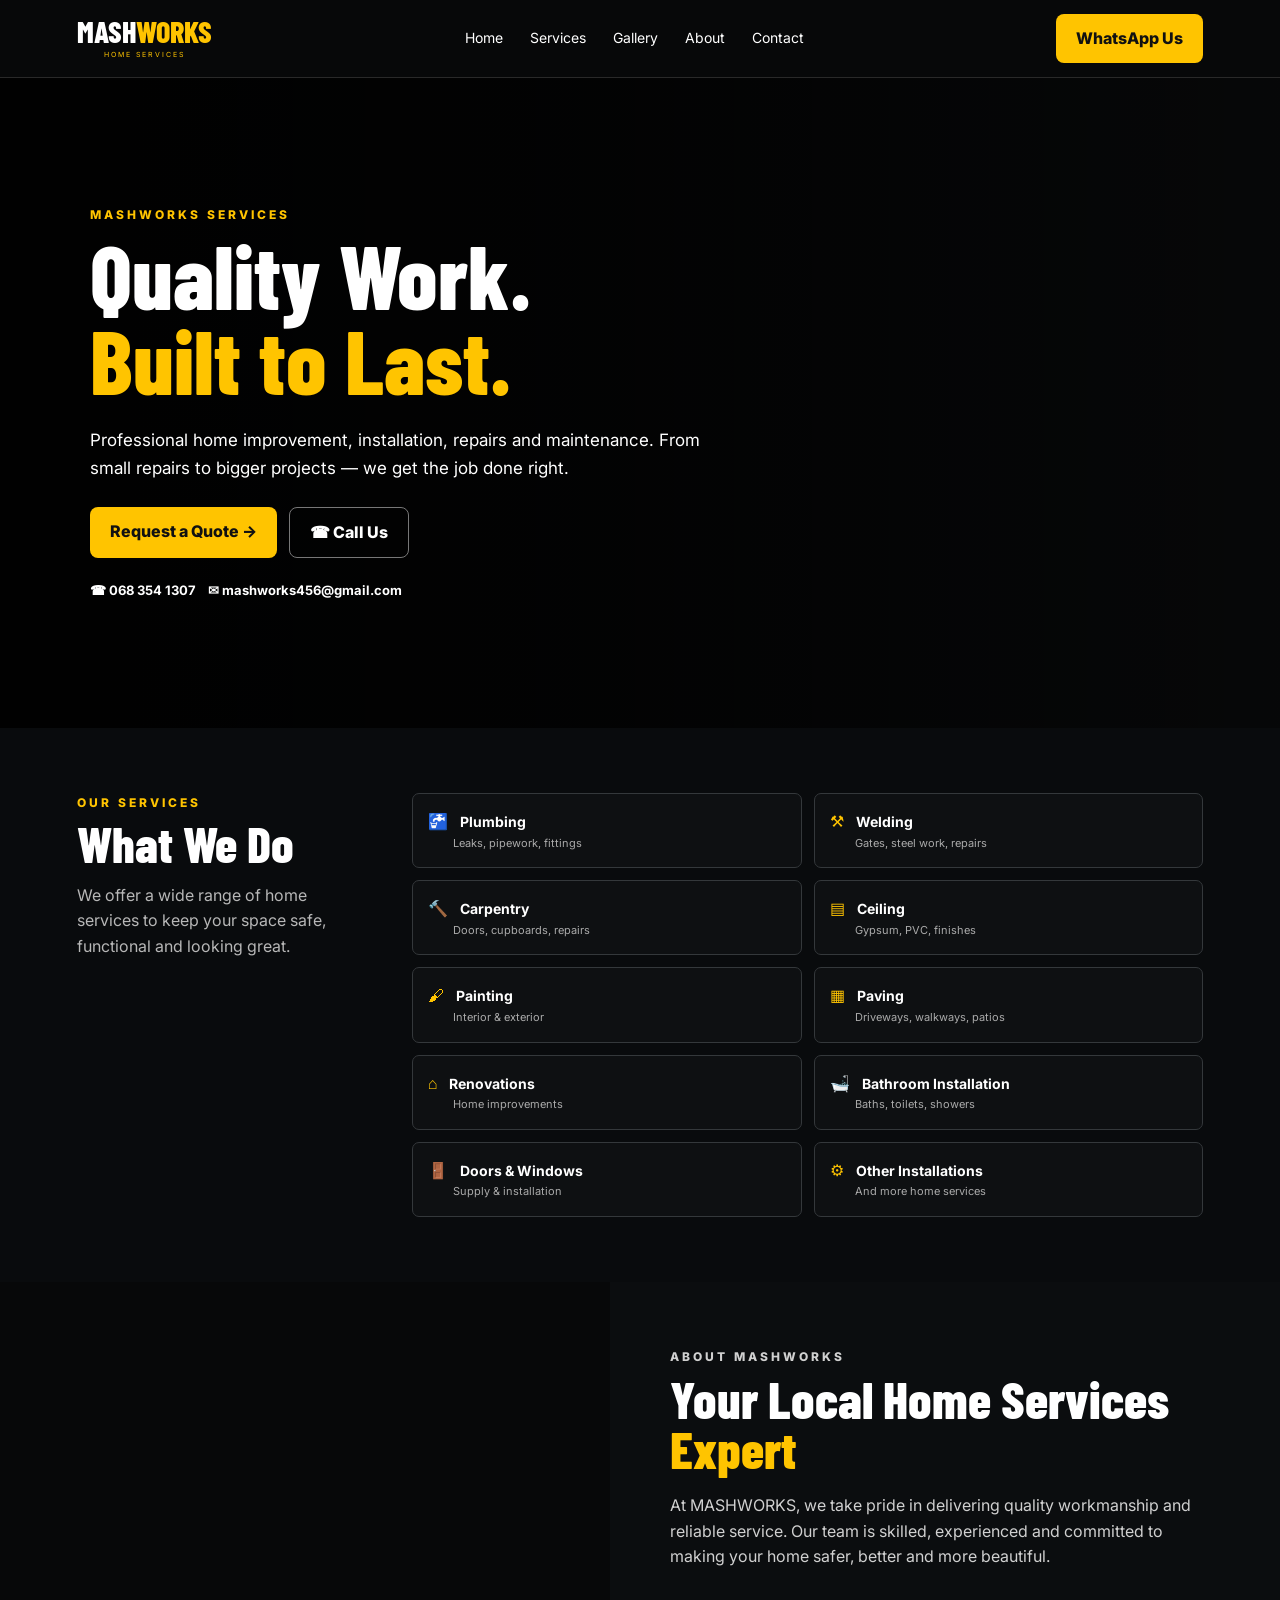
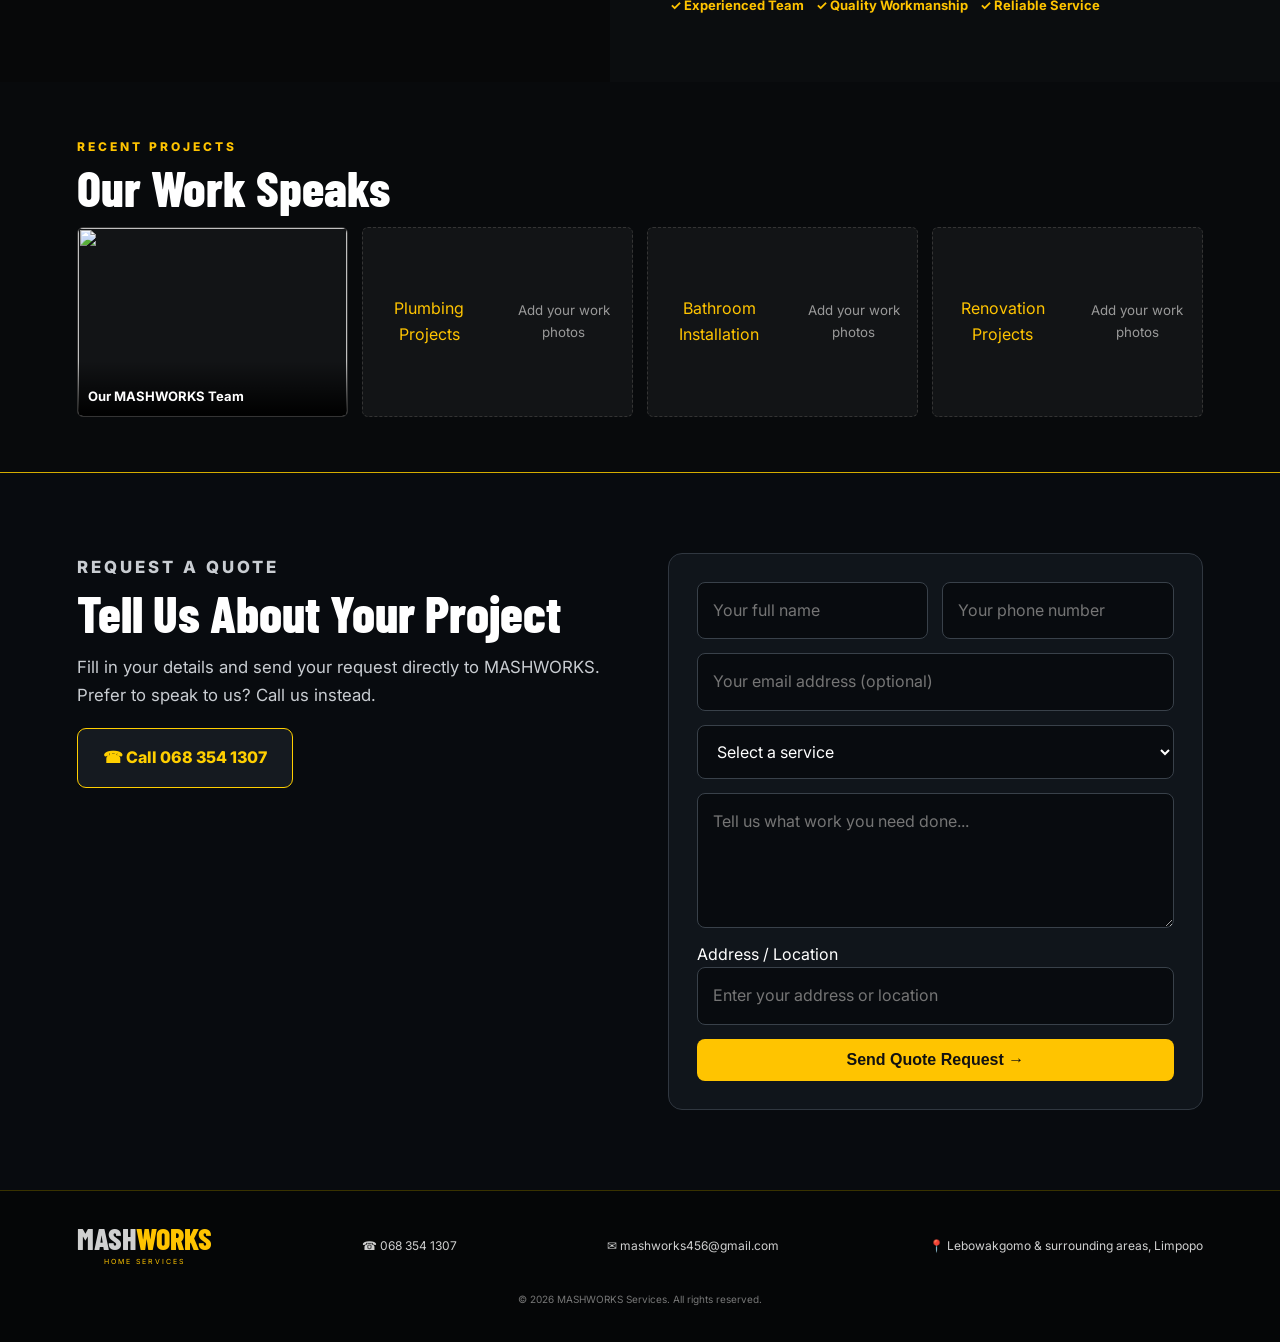
==== commit 0f865be9: "Add files via upload" ====
--- a/index.html
+++ b/index.html
@@ -1,9 +1,56 @@
 <!doctype html>
-<html lang="en"><head><meta charset="utf-8"><meta name="viewport" content="width=device-width,initial-scale=1"><title>MASHWORKS Services</title><link rel="stylesheet" href="styles.css"></head>
-<body><header><div class="logo">MASH<span>WORKS</span><small>HOME SERVICES</small></div><nav><a href="#home">Home</a><a href="#services">Services</a><a href="#gallery">Gallery</a><a href="#about">About</a><a href="#contact">Contact</a></nav><a class="topbtn" href="https://wa.me/27683541307">WhatsApp Us</a></header>
-<section class="hero" id="home"><div class="shade"></div><div class="heroText"><p class="eyebrow">MASHWORKS SERVICES</p><h1>Quality Work.<br><span>Built to Last.</span></h1><p>Professional home improvement, installation, repairs and maintenance. From small repairs to bigger projects — we get the job done right.</p><div class="buttons"><a class="primary" href="#contact">Request a Quote →</a><a class="secondary" href="https://wa.me/27683541307">WhatsApp Us</a></div><div class="details">☎ 068 354 1307 &nbsp;&nbsp; ✉ mashworks456@gmail.com</div></div></section>
+<html lang="en">
+<head>
+<meta charset="utf-8"><meta name="viewport" content="width=device-width,initial-scale=1">
+<title>MASHWORKS Services</title><link rel="stylesheet" href="styles.css">
+</head>
+<body>
+<header>
+  <div class="logo">MASH<span>WORKS</span><small>HOME SERVICES</small></div>
+  <nav><a href="#home">Home</a><a href="#services">Services</a><a href="#gallery">Gallery</a><a href="#about">About</a><a href="#quote">Contact</a></nav>
+  <a class="topbtn" href="https://wa.me/27683541307">WhatsApp Us</a>
+</header>
+
+<section class="hero" id="home">
+  <div class="shade"></div>
+  <div class="heroText">
+    <p class="eyebrow">MASHWORKS SERVICES</p>
+    <h1>Quality Work.<br><span>Built to Last.</span></h1>
+    <p>Professional home improvement, installation, repairs and maintenance. From small repairs to bigger projects — we get the job done right.</p>
+    <div class="buttons"><a class="primary" href="#quote">Request a Quote →</a><a class="secondary" href="tel:+27683541307">☎ Call Us</a></div>
+    <div class="details">☎ 068 354 1307 &nbsp;&nbsp; ✉ mashworks456@gmail.com</div>
+  </div>
+</section>
+
 <section class="services" id="services"><div><p class="eyebrow">OUR SERVICES</p><h2>What We Do</h2><p class="muted">We offer a wide range of home services to keep your space safe, functional and looking great.</p></div><div class="grid"><div>🚰 <b>Plumbing</b><small>Leaks, pipework, fittings</small></div><div>⚒ <b>Welding</b><small>Gates, steel work, repairs</small></div><div>🔨 <b>Carpentry</b><small>Doors, cupboards, repairs</small></div><div>▤ <b>Ceiling</b><small>Gypsum, PVC, finishes</small></div><div>🖌 <b>Painting</b><small>Interior & exterior</small></div><div>▦ <b>Paving</b><small>Driveways, walkways, patios</small></div><div>⌂ <b>Renovations</b><small>Home improvements</small></div><div>🛁 <b>Bathroom Installation</b><small>Baths, toilets, showers</small></div><div>🚪 <b>Doors & Windows</b><small>Supply & installation</small></div><div>⚙ <b>Other Installations</b><small>And more home services</small></div></div></section>
+
 <section class="about" id="about"><div class="photo"></div><div class="copy"><p class="eyebrow">ABOUT MASHWORKS</p><h2>Your Local Home Services <span>Expert</span></h2><p>At MASHWORKS, we take pride in delivering quality workmanship and reliable service. Our team is skilled, experienced and committed to making your home safer, better and more beautiful.</p><p class="ticks">✓ Experienced Team &nbsp;&nbsp; ✓ Quality Workmanship &nbsp;&nbsp; ✓ Reliable Service</p></div></section>
+
 <section class="gallery" id="gallery"><p class="eyebrow">RECENT PROJECTS</p><h2>Our Work Speaks</h2><div class="galleryGrid"><figure><img src="assets/mashworks-team.png"><figcaption>Our MASHWORKS Team</figcaption></figure><figure class="empty">Plumbing Projects<br><small>Add your work photos</small></figure><figure class="empty">Bathroom Installation<br><small>Add your work photos</small></figure><figure class="empty">Renovation Projects<br><small>Add your work photos</small></figure></div></section>
-<section class="contact" id="contact"><p class="eyebrow">LET'S GET STARTED</p><h2>Need a quote for your project?</h2><p>Send us a message and we'll get back to you as soon as possible.</p><a class="primary" href="https://wa.me/27683541307">WhatsApp Us</a></section>
-<footer><div class="logo">MASH<span>WORKS</span><small>HOME SERVICES</small></div><div>☎ 068 354 1307</div><div>✉ mashworks456@gmail.com</div><div>📍 Lebowakgomo & surrounding areas, Limpopo</div><small>© 2026 MASHWORKS Services. All rights reserved.</small></footer></body></html>+
+<section class="quote" id="quote">
+ <div class="quoteIntro"><p class="eyebrow">REQUEST A QUOTE</p><h2>Tell Us About Your Project</h2><p>Fill in your details and send your request directly to MASHWORKS. Prefer to speak to us? Call us instead.</p><a class="callButton" href="tel:+27683541307">☎ Call 068 354 1307</a></div>
+ <form id="quoteForm">
+  <div class="two"><input id="name" required placeholder="Your full name"><input id="phone" required placeholder="Your phone number"></div>
+  <input id="email" type="email" placeholder="Your email address (optional)">
+  <select id="service"><option value="">Select a service</option><option>Plumbing</option><option>Welding</option><option>Carpentry</option><option>Ceiling</option><option>Painting</option><option>Paving</option><option>Renovation</option><option>Bathroom Installation</option><option>Other</option></select>
+  <textarea id="message" required placeholder="Tell us what work you need done..."></textarea>
+  
+              <div class="form-group">
+                <label for="address">Address / Location</label>
+                <input type="text" id="address" name="address" placeholder="Enter your address or location" required>
+              </div><button class="primary" type="submit">Send Quote Request →</button>
+ </form>
+</section>
+
+<footer><div class="logo">MASH<span>WORKS</span><small>HOME SERVICES</small></div><div>☎ <a href="tel:+27683541307">068 354 1307</a></div><div>✉ <a href="mailto:mashworks456@gmail.com">mashworks456@gmail.com</a></div><div>📍 Lebowakgomo & surrounding areas, Limpopo</div><small>© 2026 MASHWORKS Services. All rights reserved.</small></footer>
+
+<script>
+document.getElementById('quoteForm').addEventListener('submit', function(e){
+ e.preventDefault();
+ const n=document.getElementById('name').value, p=document.getElementById('phone').value, em=document.getElementById('email').value, s=document.getElementById('service').value, m=document.getElementById('message').value;
+ const text=`Hello MASHWORKS, I would like to request a quote.%0A%0AName: ${encodeURIComponent(n)}%0APhone: ${encodeURIComponent(p)}%0AEmail: ${encodeURIComponent(em)}%0AService: ${encodeURIComponent(s)}%0AProject details: ${encodeURIComponent(m)}`;
+ window.open('https://wa.me/27683541307?text='+text,'_blank');
+});
+</script>
+</body></html>
--- a/styles.css
+++ b/styles.css
@@ -1 +1,7 @@
-@import url('https://fonts.googleapis.com/css2?family=Barlow+Condensed:wght@700;800&family=Inter:wght@400;600;700&display=swap');:root{--y:#ffc400;--b:#070809;--p:#101214;--m:#b7b7b7}*{box-sizing:border-box;margin:0}body{background:var(--b);color:#fff;font-family:Inter,Arial,sans-serif;line-height:1.6}a{color:inherit;text-decoration:none}header{height:78px;padding:0 6%;display:flex;align-items:center;justify-content:space-between;background:#070809;border-bottom:1px solid #292929;position:sticky;top:0;z-index:5}.logo{font:800 30px 'Barlow Condensed',sans-serif;line-height:.8}.logo span,h1 span,h2 span{color:var(--y)}.logo small{display:block;font:7px Inter;letter-spacing:2px;color:var(--y);text-align:center;margin-top:7px}nav{display:flex;gap:27px;font-size:14px}.topbtn,.primary{background:var(--y);color:#111;padding:12px 20px;border-radius:8px;font-weight:800}.hero{min-height:620px;background:url('assets/mashworks-team.png') center/cover;position:relative;display:flex;align-items:center}.shade{position:absolute;inset:0;background:linear-gradient(90deg,rgba(0,0,0,.94),rgba(0,0,0,.62),rgba(0,0,0,.08))}.heroText{position:relative;width:min(620px,88%);margin-left:7%;padding:70px 0}.eyebrow{color:var(--y);font-weight:800;letter-spacing:3px;font-size:12px;margin-bottom:8px}h1,h2{font-family:'Barlow Condensed',sans-serif;font-weight:800;line-height:.95}h1{font-size:clamp(58px,7vw,98px)}.heroText>p:not(.eyebrow){font-size:17px;margin:25px 0}.buttons{display:flex;gap:12px;flex-wrap:wrap}.secondary{border:1px solid #777;padding:12px 20px;border-radius:8px;font-weight:800}.details{margin-top:22px;font-size:13px;font-weight:700}.services{padding:65px 6%;display:grid;grid-template-columns:290px 1fr;gap:45px;background:#090b0d}.services h2,.gallery h2,.contact h2{font-size:50px;margin-bottom:15px}.muted{color:var(--m)}.grid{display:grid;grid-template-columns:repeat(2,1fr);gap:12px}.grid div{border:1px solid #34383b;border-radius:7px;padding:15px;background:#0e1012;color:var(--y)}.grid b{color:#fff;margin-left:8px;font-size:14px}.grid small{display:block;color:#aaa;margin-left:25px;font-size:11px}.about{display:grid;grid-template-columns:1fr 1.1fr}.photo{min-height:400px;background:url('assets/mashworks-team.png') center/cover}.copy{padding:65px 9%;background:#0b0d0f}.copy h2{font-size:52px;margin-bottom:20px}.copy p{color:#d0d0d0}.ticks{color:var(--y)!important;font-weight:700;margin-top:25px;font-size:13px}.gallery{padding:55px 6%;background:#080a0c}.galleryGrid{display:grid;grid-template-columns:repeat(4,1fr);gap:14px}.gallery figure{height:190px;border:1px solid #343434;border-radius:6px;overflow:hidden;position:relative;background:#121416}.gallery img{width:100%;height:100%;object-fit:cover}.gallery figcaption{position:absolute;bottom:0;left:0;right:0;padding:25px 10px 9px;background:linear-gradient(transparent,#000);font-size:13px;font-weight:700}.empty{display:flex;align-items:center;justify-content:center;text-align:center;color:var(--y);border-style:dashed!important}.empty small{color:#999}.contact{text-align:center;padding:80px 6%;background:linear-gradient(135deg,#11150d,#070809)}.contact>p:not(.eyebrow){color:var(--m);margin:15px 0 28px}footer{padding:35px 6%;border-top:1px solid #393200;background:#050607;display:flex;gap:25px;align-items:center;justify-content:space-between;flex-wrap:wrap;font-size:12px;color:#d0d0d0}footer>small{width:100%;text-align:center;color:#777}@media(max-width:800px){nav{display:none}.hero{min-height:700px;background-position:60% center}.services{grid-template-columns:1fr;padding:50px 6%}.grid{grid-template-columns:1fr}.about{grid-template-columns:1fr}.photo{min-height:280px}.copy{padding:50px 7%}.galleryGrid{grid-template-columns:repeat(2,1fr)}.gallery figure{height:150px}.topbtn{font-size:10px;padding:9px 12px}}+@import url('https://fonts.googleapis.com/css2?family=Barlow+Condensed:wght@700;800&family=Inter:wght@400;600;700&display=swap');:root{--y:#ffc400;--b:#070809;--p:#101214;--m:#b7b7b7}*{box-sizing:border-box;margin:0}body{background:var(--b);color:#fff;font-family:Inter,Arial,sans-serif;line-height:1.6}a{color:inherit;text-decoration:none}header{height:78px;padding:0 6%;display:flex;align-items:center;justify-content:space-between;background:#070809;border-bottom:1px solid #292929;position:sticky;top:0;z-index:5}.logo{font:800 30px 'Barlow Condensed',sans-serif;line-height:.8}.logo span,h1 span,h2 span{color:var(--y)}.logo small{display:block;font:7px Inter;letter-spacing:2px;color:var(--y);text-align:center;margin-top:7px}nav{display:flex;gap:27px;font-size:14px}.topbtn,.primary{background:var(--y);color:#111;padding:12px 20px;border-radius:8px;font-weight:800}.hero{min-height:620px;background:url('assets/mashworks-team.png') center/cover;position:relative;display:flex;align-items:center}.shade{position:absolute;inset:0;background:linear-gradient(90deg,rgba(0,0,0,.94),rgba(0,0,0,.62),rgba(0,0,0,.08))}.heroText{position:relative;width:min(620px,88%);margin-left:7%;padding:70px 0}.eyebrow{color:var(--y);font-weight:800;letter-spacing:3px;font-size:12px;margin-bottom:8px}h1,h2{font-family:'Barlow Condensed',sans-serif;font-weight:800;line-height:.95}h1{font-size:clamp(58px,7vw,98px)}.heroText>p:not(.eyebrow){font-size:17px;margin:25px 0}.buttons{display:flex;gap:12px;flex-wrap:wrap}.secondary{border:1px solid #777;padding:12px 20px;border-radius:8px;font-weight:800}.details{margin-top:22px;font-size:13px;font-weight:700}.services{padding:65px 6%;display:grid;grid-template-columns:290px 1fr;gap:45px;background:#090b0d}.services h2,.gallery h2,.contact h2{font-size:50px;margin-bottom:15px}.muted{color:var(--m)}.grid{display:grid;grid-template-columns:repeat(2,1fr);gap:12px}.grid div{border:1px solid #34383b;border-radius:7px;padding:15px;background:#0e1012;color:var(--y)}.grid b{color:#fff;margin-left:8px;font-size:14px}.grid small{display:block;color:#aaa;margin-left:25px;font-size:11px}.about{display:grid;grid-template-columns:1fr 1.1fr}.photo{min-height:400px;background:url('assets/mashworks-team.png') center/cover}.copy{padding:65px 9%;background:#0b0d0f}.copy h2{font-size:52px;margin-bottom:20px}.copy p{color:#d0d0d0}.ticks{color:var(--y)!important;font-weight:700;margin-top:25px;font-size:13px}.gallery{padding:55px 6%;background:#080a0c}.galleryGrid{display:grid;grid-template-columns:repeat(4,1fr);gap:14px}.gallery figure{height:190px;border:1px solid #343434;border-radius:6px;overflow:hidden;position:relative;background:#121416}.gallery img{width:100%;height:100%;object-fit:cover}.gallery figcaption{position:absolute;bottom:0;left:0;right:0;padding:25px 10px 9px;background:linear-gradient(transparent,#000);font-size:13px;font-weight:700}.empty{display:flex;align-items:center;justify-content:center;text-align:center;color:var(--y);border-style:dashed!important}.empty small{color:#999}.contact{text-align:center;padding:80px 6%;background:linear-gradient(135deg,#11150d,#070809)}.contact>p:not(.eyebrow){color:var(--m);margin:15px 0 28px}footer{padding:35px 6%;border-top:1px solid #393200;background:#050607;display:flex;gap:25px;align-items:center;justify-content:space-between;flex-wrap:wrap;font-size:12px;color:#d0d0d0}footer>small{width:100%;text-align:center;color:#777}@media(max-width:800px){nav{display:none}.hero{min-height:700px;background-position:60% center}.services{grid-template-columns:1fr;padding:50px 6%}.grid{grid-template-columns:1fr}.about{grid-template-columns:1fr}.photo{min-height:280px}.copy{padding:50px 7%}.galleryGrid{grid-template-columns:repeat(2,1fr)}.gallery figure{height:150px}.topbtn{font-size:10px;padding:9px 12px}}/* Updated hero image and quote form */
+.hero{background-image:url('assets/hero-workers.jpg')!important;background-size:cover!important;background-position:center center!important;min-height:650px}
+.hero .shade{background:linear-gradient(90deg,rgba(0,0,0,.92) 0%,rgba(0,0,0,.72) 42%,rgba(0,0,0,.12) 100%)!important}
+.quote{background:#080b0f;padding:80px max(6vw,28px);display:grid;grid-template-columns:1fr 1fr;gap:55px;align-items:start;border-top:1px solid #d4ad00}
+.quote h2{font-size:clamp(2rem,4vw,3.4rem);margin:8px 0 15px;color:#fff}.quoteIntro p{color:#c9cdd2;line-height:1.7;font-size:1.05rem}.callButton{display:inline-block;margin-top:18px;padding:16px 25px;border-radius:9px;background:#151a20;border:1px solid #ffcf00;color:#ffcf00;font-weight:800}
+.quote form{background:#10151b;border:1px solid #303740;border-radius:14px;padding:28px;display:grid;gap:14px}.quote input,.quote select,.quote textarea{width:100%;padding:15px;border-radius:8px;border:1px solid #39414a;background:#080b0f;color:#fff;font:inherit}.quote textarea{min-height:135px;resize:vertical}.quote .two{display:grid;grid-template-columns:1fr 1fr;gap:14px}.quote button{border:0;cursor:pointer;font-size:1rem}
+@media(max-width:800px){.hero{min-height:760px;background-position:62% center!important}.quote{grid-template-columns:1fr;padding:60px 28px;gap:30px}.quote .two{grid-template-columns:1fr}.heroText{padding-top:90px}}
